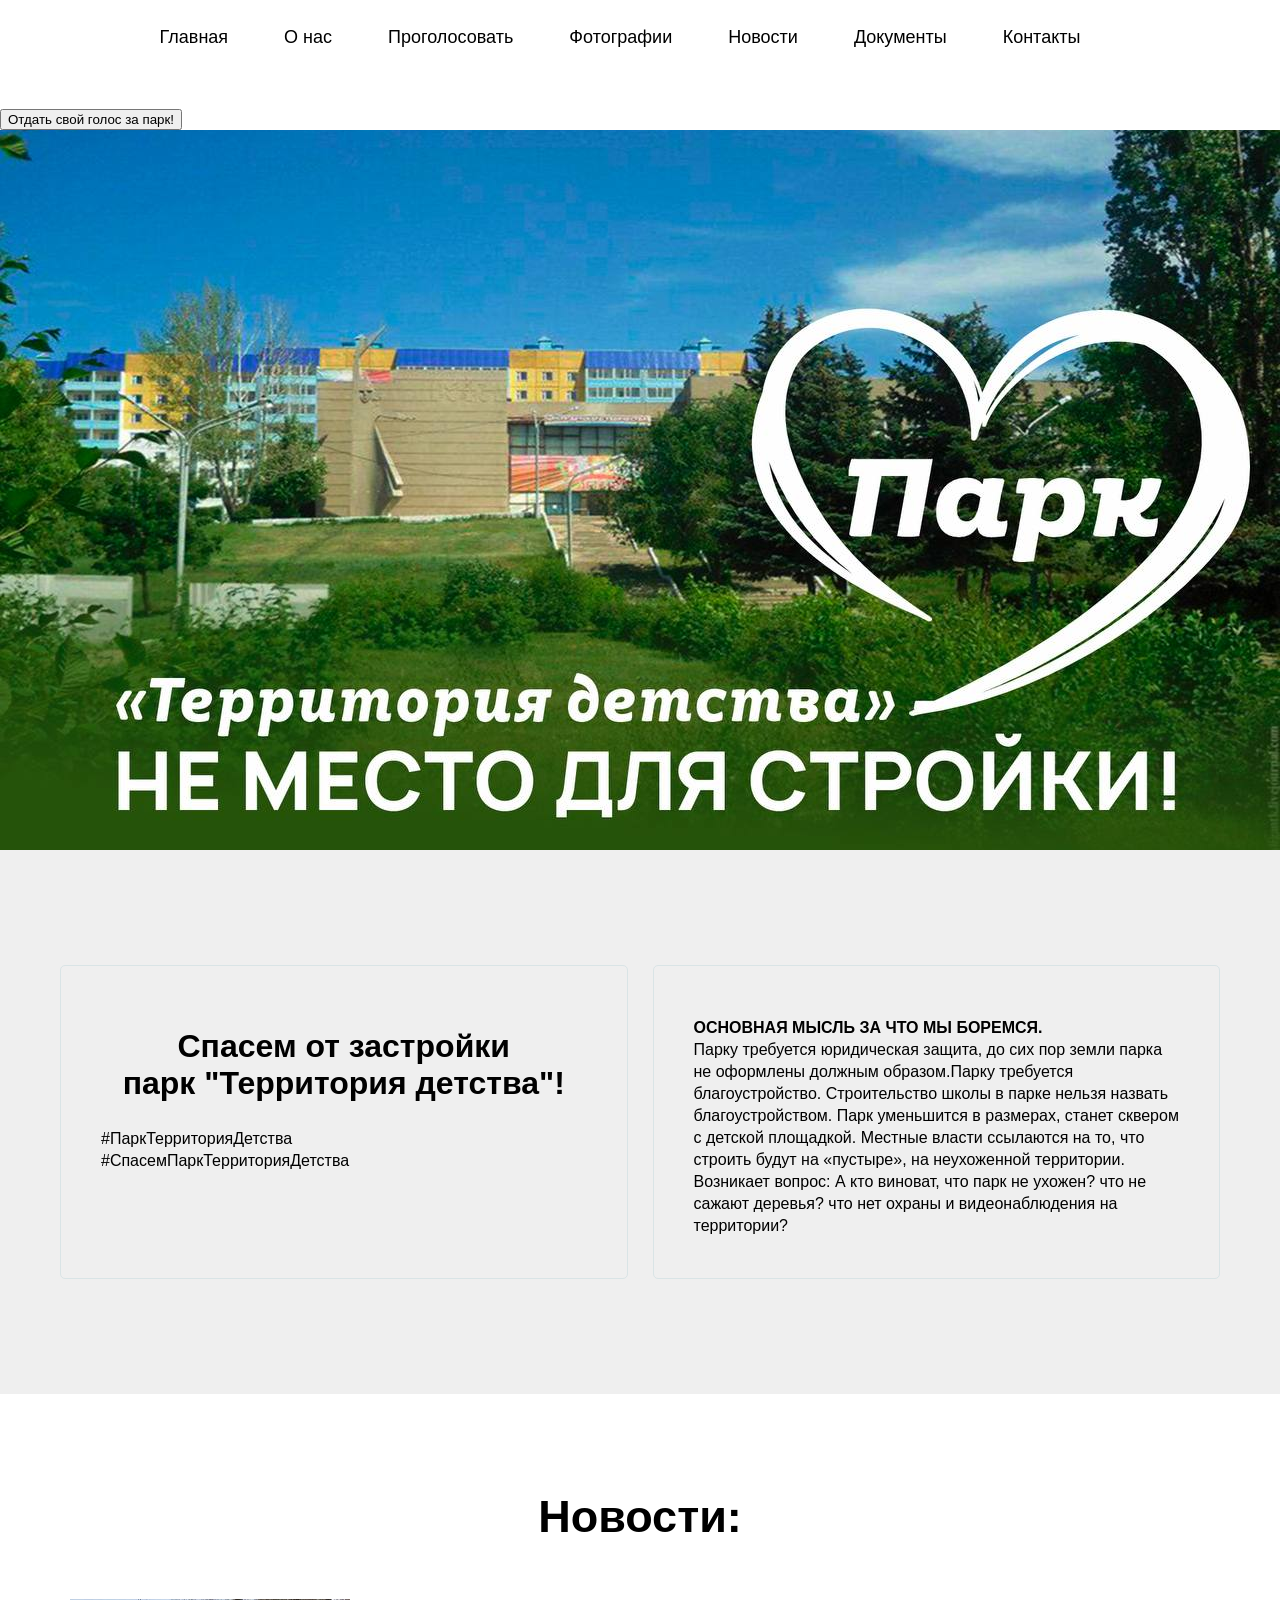
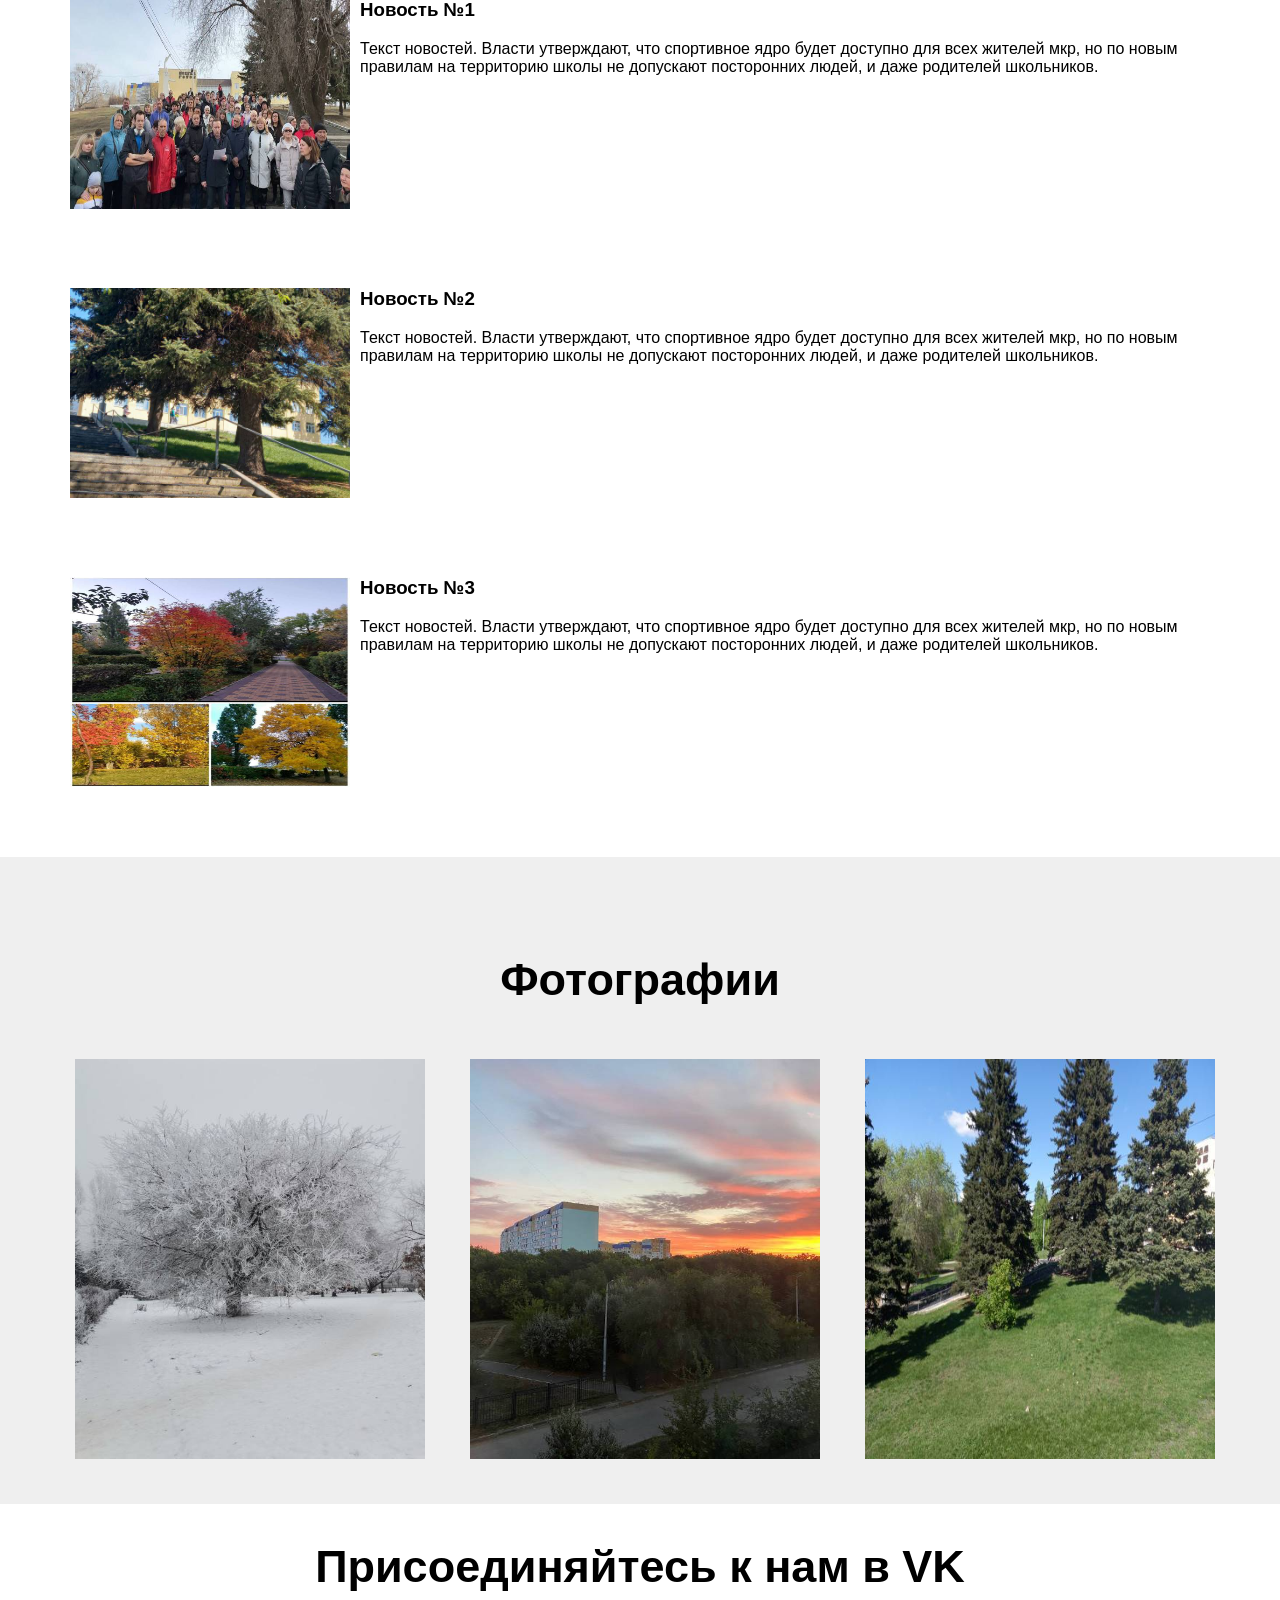
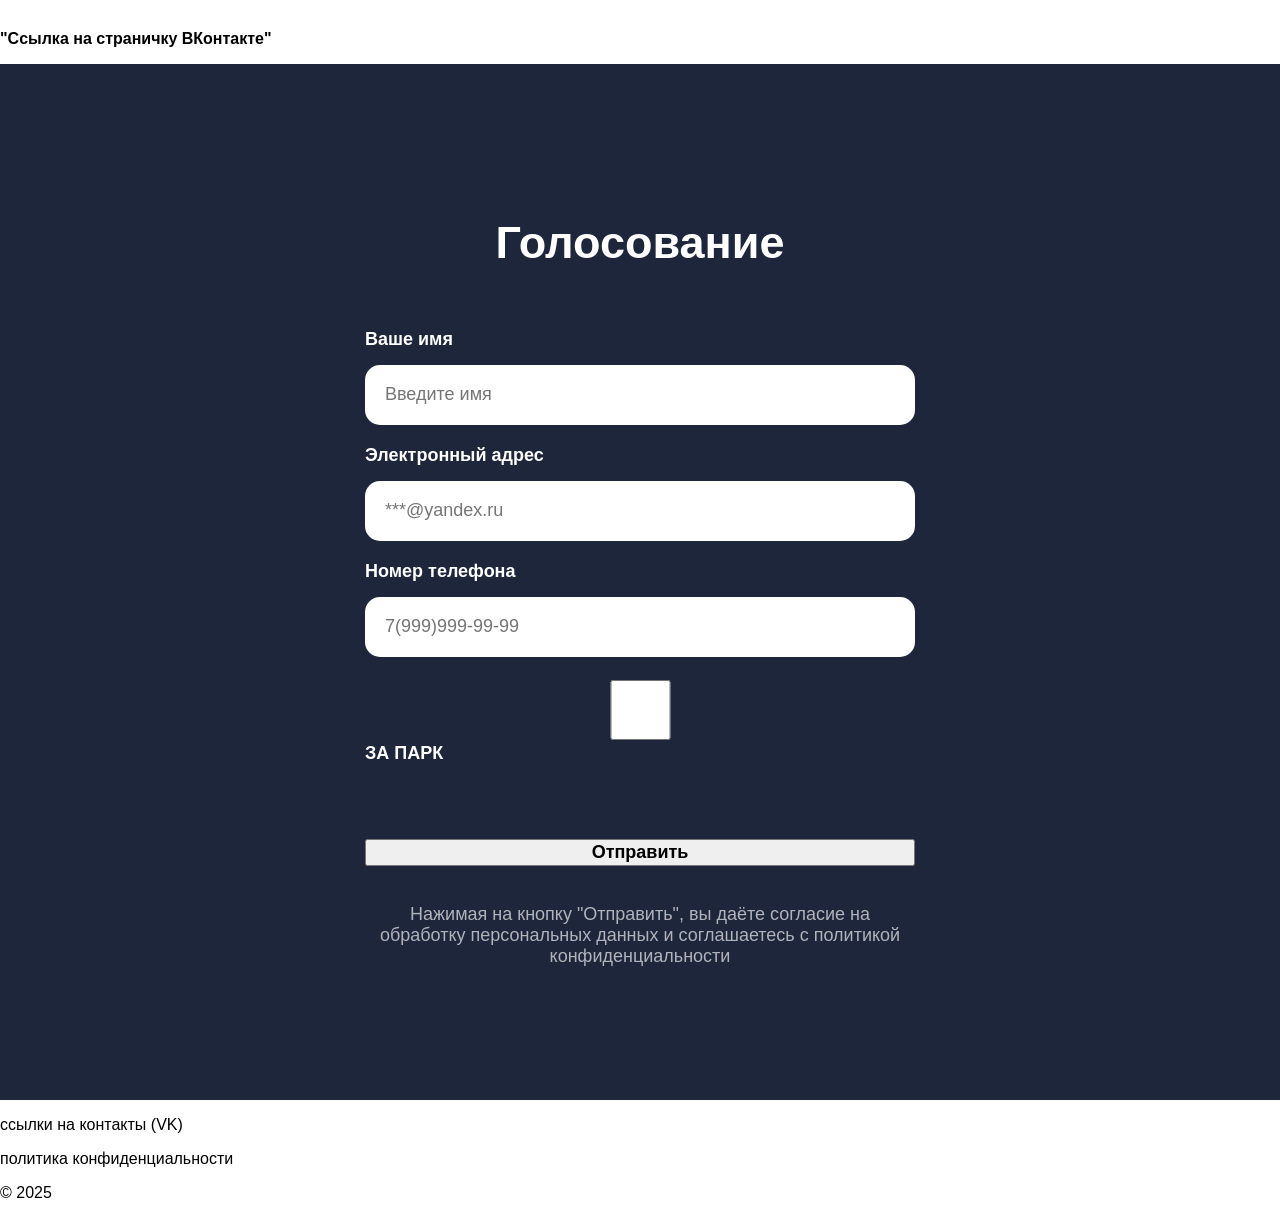
==== index.html @ 604c3607 "Макет сайта парк Территория детства" ====
<!DOCTYPE html>
<html lang="ru">

<head>
    <title>Сохраним парк "Территрия детства"</title>
    <meta charset="utf-8">
    <link rel="stylesheet" href="main.css">
</head>

<body>
    <!--шапка сайта-->
    <header class="main-header">
        <div class="container">
            <nav class="main-menu">
                <ul>
                    <li><a href="#">Главная</a></li>
                    <li><a href="#">О нас</a></li>
                    <li><a href="#">Проголосовать</a></li>
                    <li><a href="#">Фотографии</a></li>
                    <li><a href="#">Новости</a></li>
                    <li><a href="#">Документы</a></li>
                    <li><a href="#">Контакты</a></li>
                </ul>
            </nav>
            <button class="button" href="#form">Отдать свой голос за парк!<i class="fas fa-angle-right"></i></button>

            <div class="header__banner"></div>
            <!--</div><img src="images/banner.jpg" class="header__banner">-->
        </div>
    </header>

    <section class="about"> <!--О нас-->
        <div class="about-cards">
            <div class="about-card">
                <div class="about-card__title">
                    <h1>
                        Спасем от застройки <br>парк "Территория детства"!
                    </h1>
                    <p>#ПаркТерриторияДетства <br> #СпасемПаркТерриторияДетства</p>
                </div>
            </div>

            <div class="about-card">
                <div class="about-card__text">
                    <p>
                        <strong>ОСНОВНАЯ МЫСЛЬ ЗА ЧТО МЫ БОРЕМСЯ.</strong><br>
                        Парку требуется юридическая защита, до сих пор земли парка не оформлены должным
                        образом.Парку требуется благоустройство. Строительство школы в парке нельзя назвать
                        благоустройством. Парк уменьшится в размерах, станет сквером с детской площадкой.
                        Местные власти ссылаются на то, что строить будут на «пустыре», на неухоженной
                        территории. Возникает вопрос: А кто виноват, что парк не ухожен? что не сажают деревья?
                        что нет охраны и видеонаблюдения на территории?
                    </p>
                </div>
            </div>
        </div>
    </section>

    <!-- <button class="button" href="#">Проголосовать ЗА ПАРК<i class=""></i></button> -->

    <section class="news"> <!--Новости-->
        <h1>Новости:</h1>
        <div class="cards-news">
            <div class="card-news">
                <div class="news-1">
                    <img src="images/news/news_1.jpg" class="photo_news">
                    <h3>Новость №1</h3>
                    <p>Текст новостей. Власти утверждают, что спортивное ядро
                        будет доступно для всех жителей мкр, но по новым правилам на
                        территорию школы не допускают посторонних людей, и даже родителей
                        школьников.</p>
                </div>
            </div>
            <div class="card-news">
                <div class="news-2">
                    <img src="images/news/news_2.jpg" class="photo_news">
                    <h3>Новость №2</h3>
                    <p>Текст новостей. Власти утверждают, что спортивное ядро
                        будет доступно для всех жителей мкр, но по новым правилам на
                        территорию школы не допускают посторонних людей, и даже родителей
                        школьников.</p>
                </div>
            </div>
            <div class="card-news">
                <div class="news-3">
                    <img src="images/news/news_3.jpg" class="photo_news">
                    <h3>Новость №3</h3>
                    <p>Текст новостей. Власти утверждают, что спортивное ядро
                        будет доступно для всех жителей мкр, но по новым правилам на
                        территорию школы не допускают посторонних людей, и даже родителей
                        школьников.</p>
                </div>
            </div>
        </div>
    </section>

    <!--Галерея-->
    <section class="gallery">
        <h1>Фотографии</h1>
        <div class="cards_gallery">
            <div class="card_gallery">
                <div class="photo_gallery">
                    <img src="images/photo_1.jpg" class="photo__1">
                </div>
            </div>
            <div class="card_gallery">
                <div class="photo_gallery">
                    <img src="images/photo_2.jpg" class="photo__1">
                </div>
            </div>
            <div class="card_gallery">
                <div class="photo_gallery">
                    <img src="images/photo_3.jpg" class="photo__1">
                </div>
            </div>
        </div>
    </section>

    <section class="VK">
        <div>
            <h1>Присоединяйтесь к нам в VK</h1>
            <p><strong>"Cсылка на страничку ВКонтакте"</strong></p>
        </div>
    </section>

    <!--форма для голосования/обратной связи-->

    <section class="form" id="form" id="contacts">

        <div class="form__container">
            <h1>Голосование</h1>
            <form>
                <div class="form__group">
                    <label for="name">Ваше имя</label>
                    <input type="text" id="name" placeholder="Введите имя">
                </div>
                <div class="form__group">
                    <label for="email">Электронный адрес</label>
                    <input type="email" placeholder="***@yandex.ru" id="email">
                </div>
                <div class="form__group">
                    <label for="phone">Номер телефона</label>
                    <input type="tel" placeholder="7(999)999-99-99" id="phone">
                </div>
                <div class="form__group">
                    <input type="checkbox" id="like" name="like" />
                    <label for="like">ЗА ПАРК</label>
                </div>

                <div class="form__group">
                    <button class="form__submit" type="submit">Отправить</button>
                </div>
                <div>
                    <p>Нажимая на кнопку "Отправить", вы даёте согласие на обработку персональных данных
                        и соглашаетесь c политикой конфиденциальности</p>
                </div>
            </form>
        </div>

    </section>
    <!--Подвал-->

    <footer>
        <div class="footer">
            <p>ссылки на контакты (VK)</p>
            <p>политика конфиденциальности</p>
            <p>© 2025</p>
        </div>
    </footer>
</body>

</html>
---- main.css ----
body {
	margin: 0;
	padding: 0;
	font-family: "Raleway", sans-serif;
	/*min-width: 1000px;*/
}

/*.container {
	width: 980px;
	margin: 0 auto;
	padding: 0 10px;
}*/

h1{
	font-size: 45px;
	text-align:center;

}

header {
	/*display: flex;*/
	/*justify-content: space-between;
	align-items: center;
	padding: 20px;*/
}

.header__banner {
	/*width: 100%;*/
	padding-top: 65px;
	padding-bottom: 155px;
	height: 500px;
	/*padding-top: 25px;
	padding-bottom: 25px;*/
	background-image: url("images/banner.jpg");
	background-repeat: no-repeat;
	background-position: center 100%;
	background-size: cover;
}

.main-menu {
	/*float: center;*/
	/*width:680px;*/
	/*justify-content: center;*/
	margin-top: 25px;
	margin-bottom: 60px;
}

.main-menu ul {
	margin: 0;
	padding: 0;
	list-style: none;
}

.main-menu li {
	display: inline-block;
	font-size: 18px;
	line-height: 24px;
	margin-right: 40px;
	vertical-align: top;
}

.main-menu a {
	color: #000000;
	text-decoration: none;
}

ul {
	display: flex;
	justify-content: center;
}

ul li {
	padding: 0 8px;
}

/* о нас*/
.about {
	background: #efefef;
	padding: 115px 60px;
}

.about-cards {
	display: grid;
	grid-template-columns: 1fr 1fr;
	grid-gap: 25px;
}

.about-card {
	padding: 35px 40px 25px 40px;
	border: 1px solid #D9E4E6;
	border-radius: 5px;
}

.about-card__text p {
	font-size: 16px;
	line-height: 22px;
	opacity: 0, 8;
}

.about-card__title p {
	font-size: 16px;
	line-height: 22px;
	opacity: 0, 8;
}

.about-card__title h1 {
	font-size: 32px;
}

/*Новости*/
.news {
	padding: 60px 60px;
}

.cards-news {
	display: grid;
	grid-template-rows: 1fr 1fr 1fr;
	grid-gap: 50px;
}

.photo_news {
	height: 210px;
	width: 280px;
	float: left;
	padding: 10px;
	padding-top: 0;
}

/*Фотографии*/
.gallery {
	padding: 60px 60px;
	background: #efefef;
}

.cards_gallery {
	display: grid;
	grid-template-columns: 1fr 1fr 1fr;
	grid-gap: 25px;
}

.card_gallery{
	height: 400px;
	width: 350px;

}

.photo__1{
	height: 400px;
	width: 350px;
	padding: 15px;
}

/*Форма*/
.form__container{
	width: 550px;
}
.form{
	background-color: #1D263A;
	color: #fff;
	padding-top: 115px;
	padding-bottom: 115px;
	text-align: center;
	display: flex;
	align-items: center;
	justify-content: center;
}

.form__group{
	display: flex;
	flex-direction: column;
	text-align: left;
}
.form p{
	font-size: 18px;
	opacity: 0.65;
}
.form form{
	display: grid;
	grid-gap: 20px;
	margin-top: 60px;
}
.form label{
	font-size: 18px;
	font-weight: 600;
	margin-bottom: 15px;
}
.form input, .form select{
	font-size: 18px;
	color: #213053;
	height: 60px;
	padding-left: 20px;
	padding-right: 20px;
	padding-top: 0;
	padding-bottom: 0;
	border-radius: 15px;
	border: none;
}
.form__submit{
	font-size: 18px;
	font-weight: 600;
	margin-top: 40px;
}
select{
	appearance: none;	
}
input{
	outline: none;
}
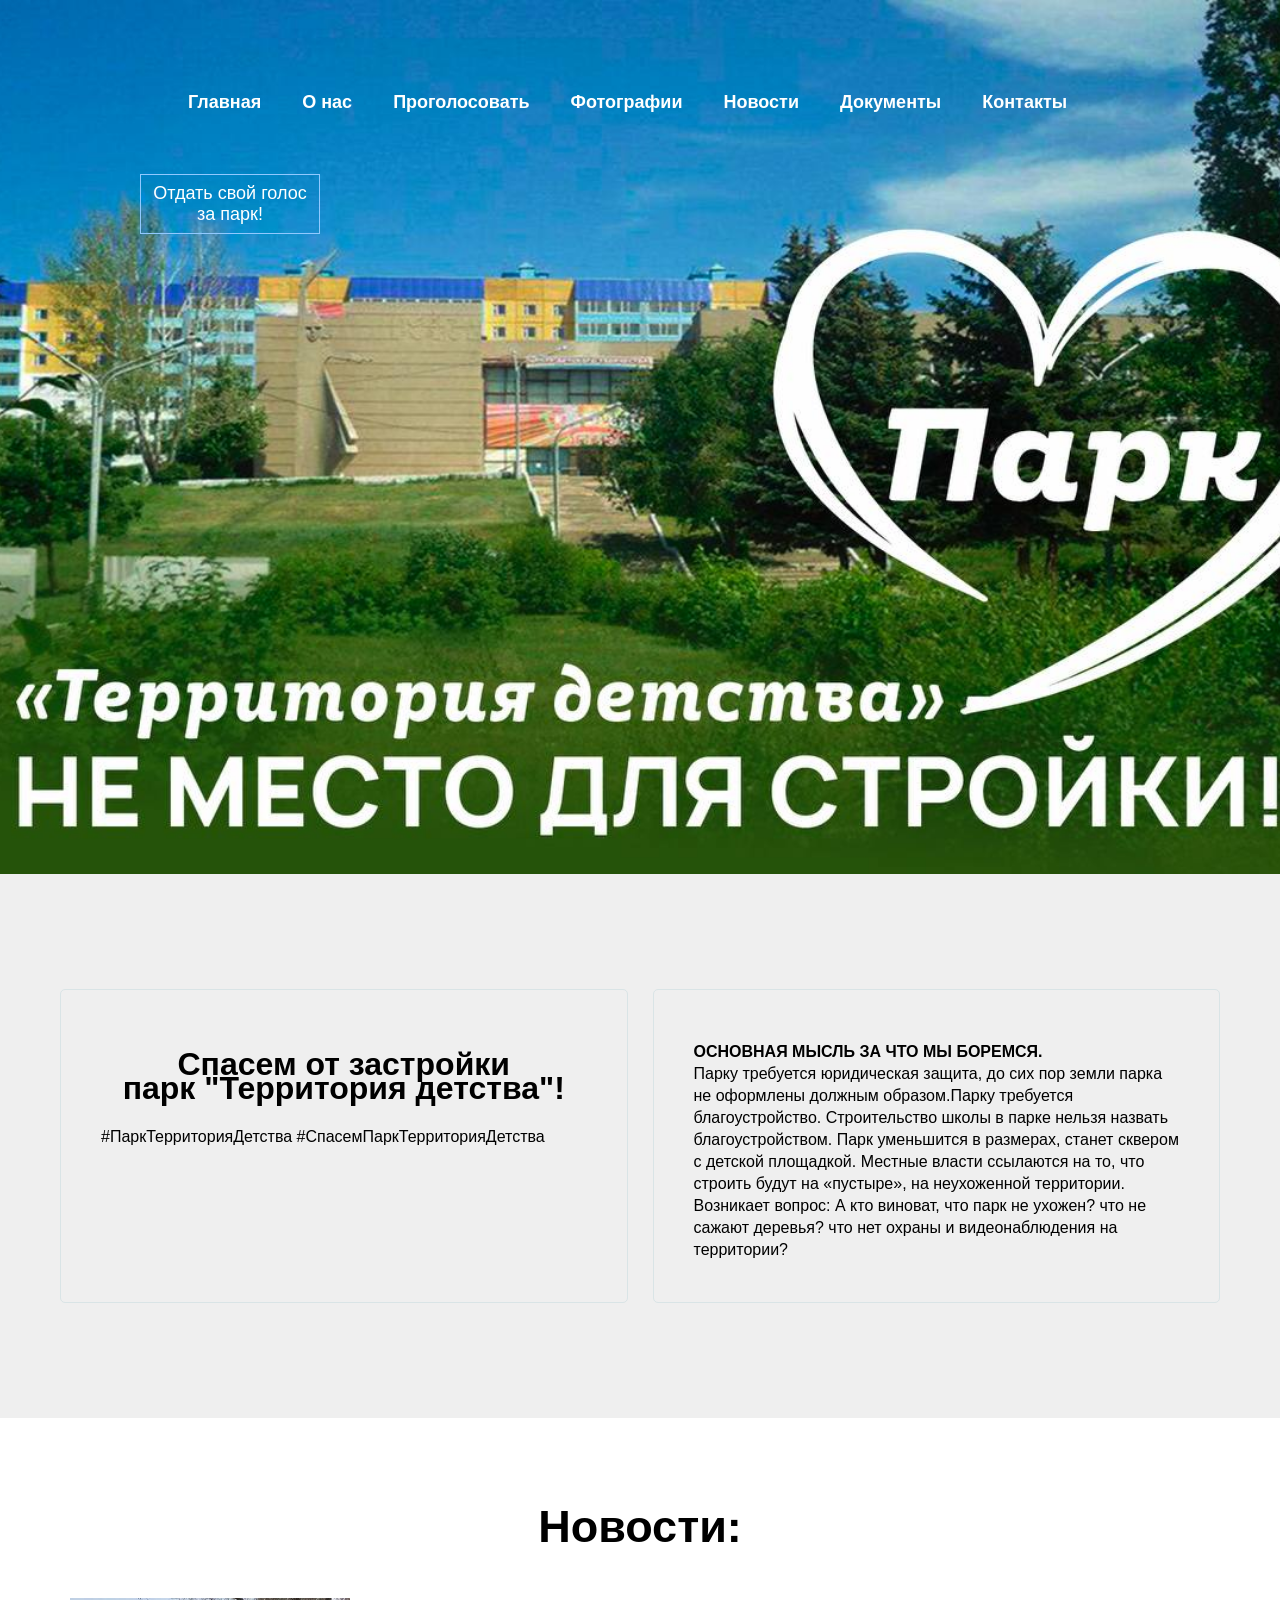
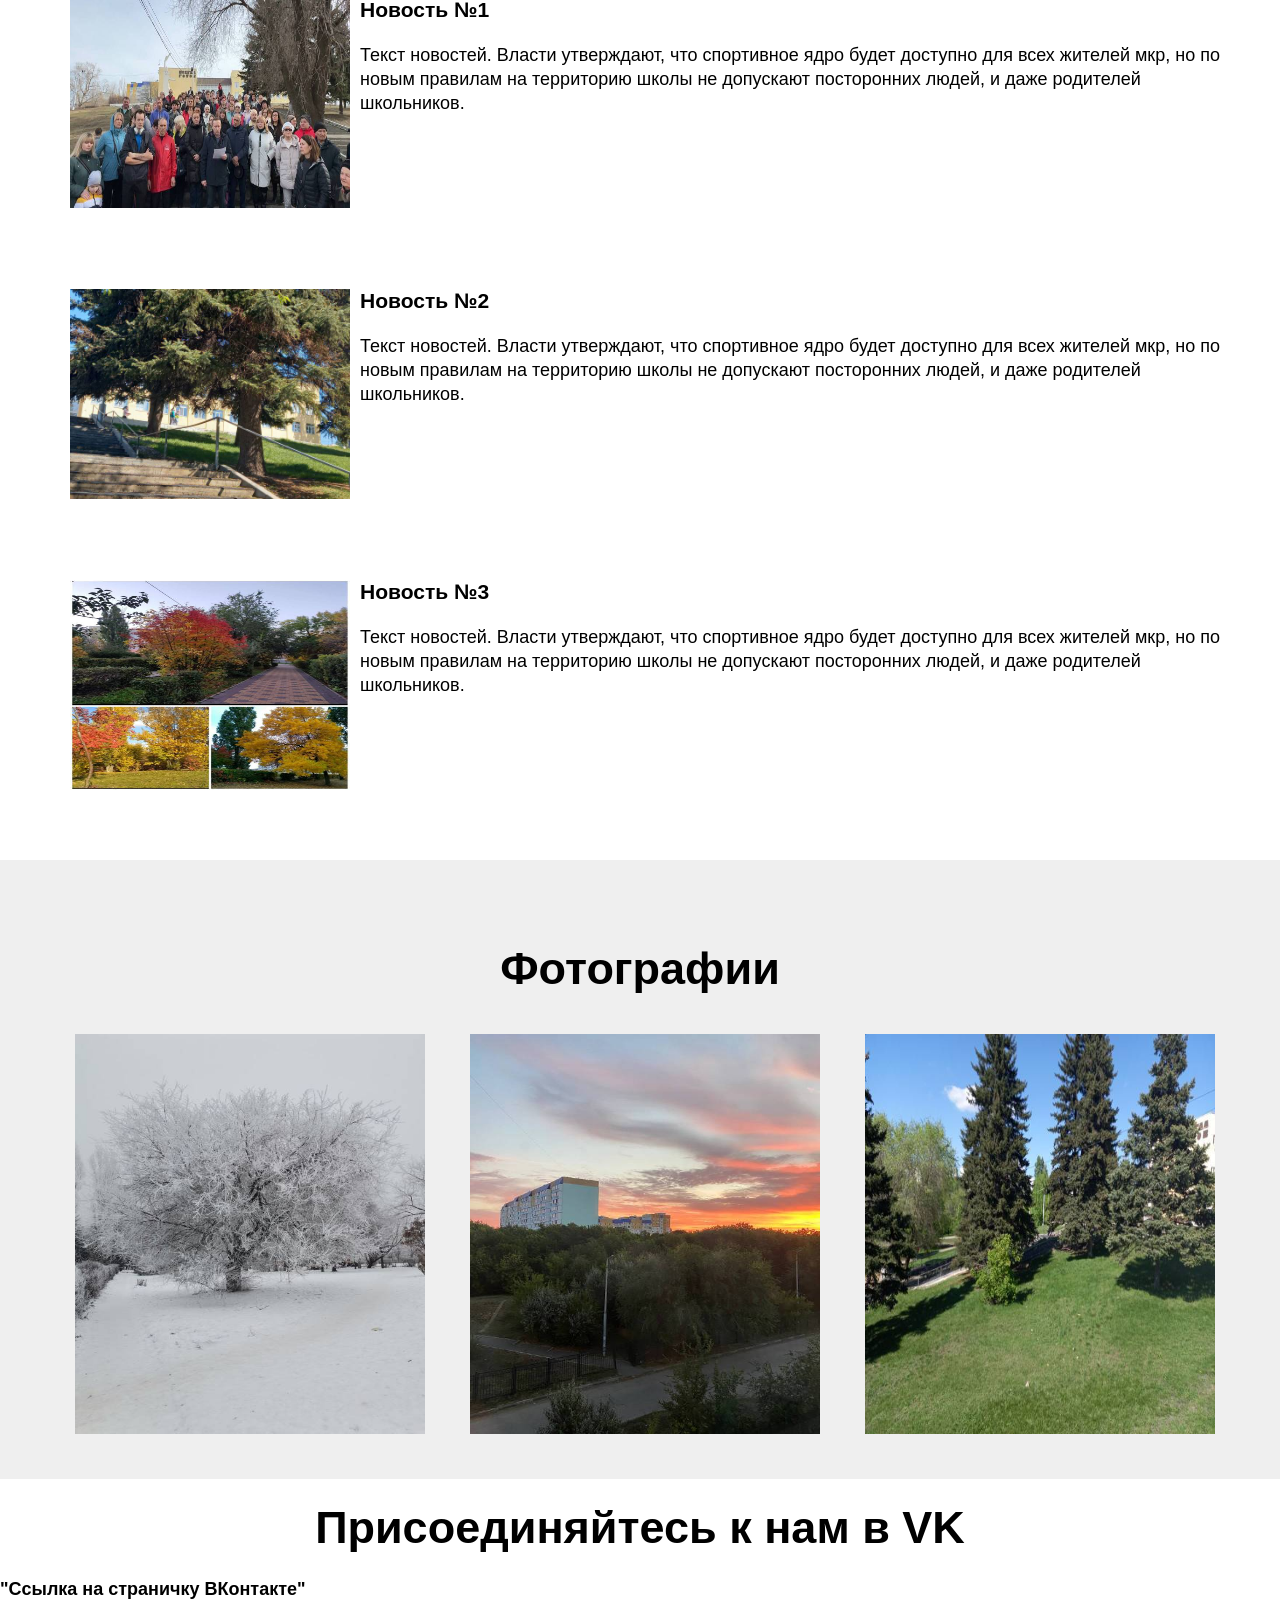
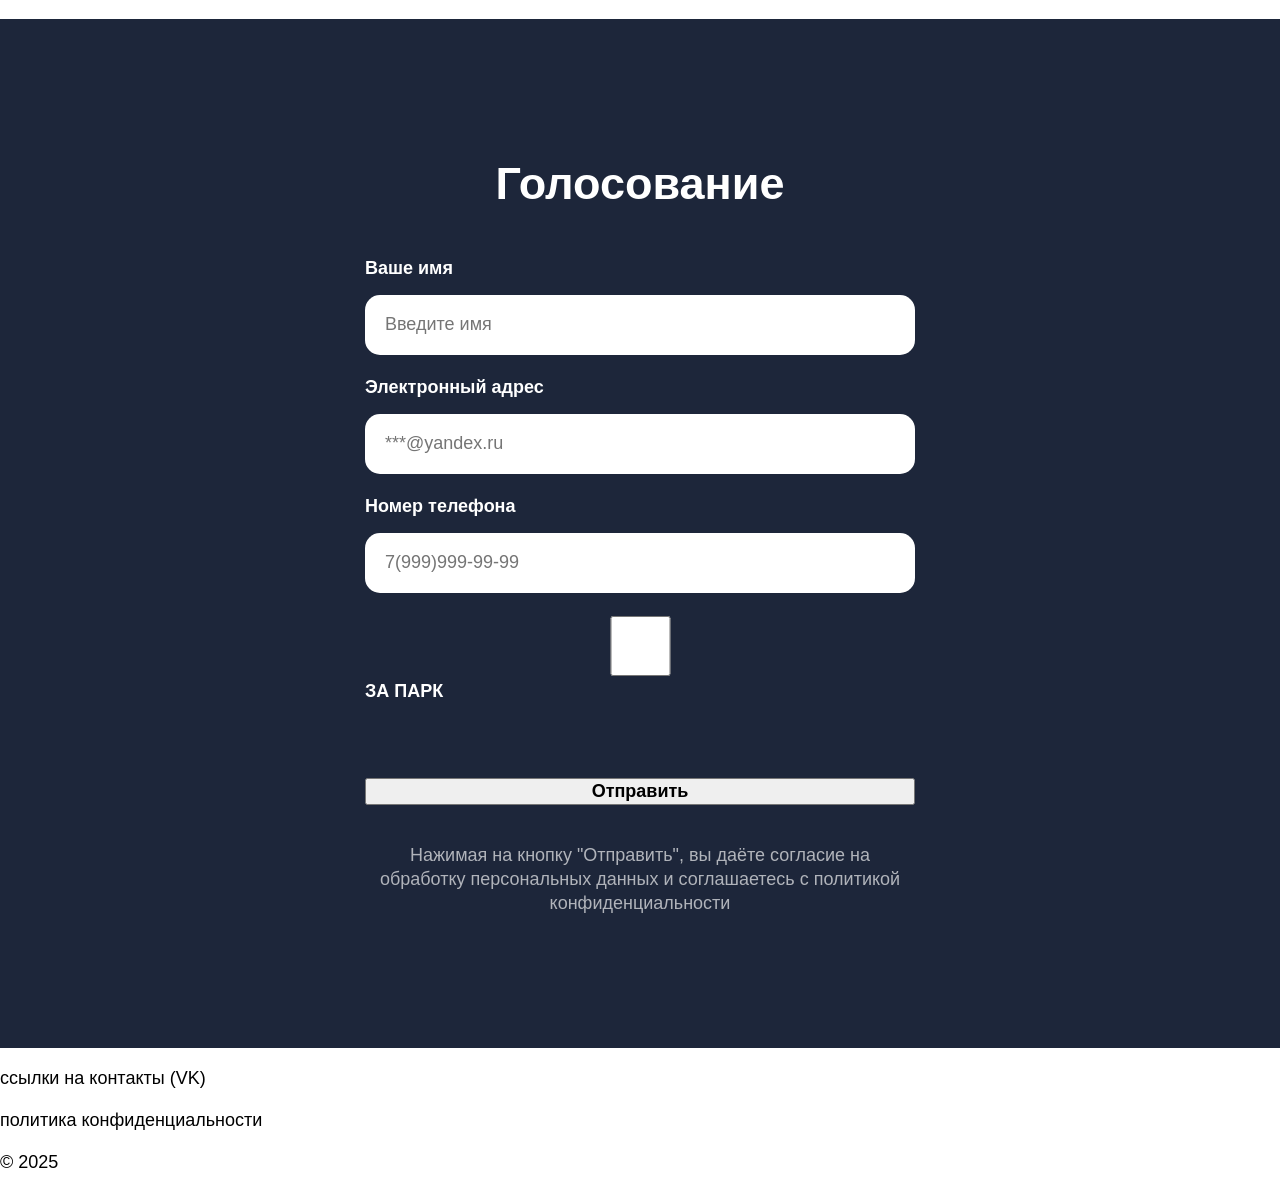
==== commit 3997c465: "Оформление кнопки" ====
--- a/index.html
+++ b/index.html
@@ -14,29 +14,36 @@
             <nav class="main-menu">
                 <ul>
                     <li><a href="#">Главная</a></li>
-                    <li><a href="#">О нас</a></li>
-                    <li><a href="#">Проголосовать</a></li>
-                    <li><a href="#">Фотографии</a></li>
-                    <li><a href="#">Новости</a></li>
+                    <li><a href="#about">О нас</a></li>
+                    <li><a href="#form">Проголосовать</a></li>
+                    <li><a href="#photo">Фотографии</i></a></li>
+                    <li><a href="#news">Новости</a></li>
                     <li><a href="#">Документы</a></li>
-                    <li><a href="#">Контакты</a></li>
+                    <li><a href="#contacts">Контакты</a></li>
                 </ul>
             </nav>
-            <button class="button" href="#form">Отдать свой голос за парк!<i class="fas fa-angle-right"></i></button>
-
-            <div class="header__banner"></div>
-            <!--</div><img src="images/banner.jpg" class="header__banner">-->
+            <div class="center">
+            <a href="#form"><button class="button">
+                <svg width="180px" height="60px" viewBox="0 0 180 60" class="border">
+                    <polyline points="179,1 179,59 1,59 1,1 179,1" class="bg-line" />
+                    <polyline points="179,1 179,59 1,59 1,1 179,1" class="hl-line" />
+                  </svg>
+                  <span>Отдать свой голос за парк!</span>
+            </button></a>
+        </div>
         </div>
     </header>
 
-    <section class="about"> <!--О нас-->
+<!--О нас-->
+<main>  
+<section class="about" id="about"> 
         <div class="about-cards">
             <div class="about-card">
                 <div class="about-card__title">
                     <h1>
                         Спасем от застройки <br>парк "Территория детства"!
                     </h1>
-                    <p>#ПаркТерриторияДетства <br> #СпасемПаркТерриторияДетства</p>
+                    <p>#ПаркТерриторияДетства #СпасемПаркТерриторияДетства</p>
                 </div>
             </div>
 
@@ -58,7 +65,7 @@
 
     <!-- <button class="button" href="#">Проголосовать ЗА ПАРК<i class=""></i></button> -->
 
-    <section class="news"> <!--Новости-->
+    <section class="news" id="news"> <!--Новости-->
         <h1>Новости:</h1>
         <div class="cards-news">
             <div class="card-news">
@@ -95,7 +102,7 @@
     </section>
 
     <!--Галерея-->
-    <section class="gallery">
+    <section class="gallery" id="photo">
         <h1>Фотографии</h1>
         <div class="cards_gallery">
             <div class="card_gallery">
@@ -159,9 +166,9 @@
 
     </section>
     <!--Подвал-->
-
+</main> 
     <footer>
-        <div class="footer">
+        <div class="footer" id="contacts">
             <p>ссылки на контакты (VK)</p>
             <p>политика конфиденциальности</p>
             <p>© 2025</p>
--- a/main.css
+++ b/main.css
@@ -2,76 +2,142 @@
 	margin: 0;
 	padding: 0;
 	font-family: "Raleway", sans-serif;
-	/*min-width: 1000px;*/
-}
-
-/*.container {
-	width: 980px;
+	font-size: 18px;
+	line-height: 24px;
+	color: #000000;
+	
+}
+
+.container {
+	width: 1000px;
 	margin: 0 auto;
 	padding: 0 10px;
+	/*background-color: grey;*/
+}
+/*шапка*/
+.main-header{
+	padding-top: 65px;
+	padding-bottom: 700px;
+	background-image: url("images/banner.jpg");
+	background-repeat: no-repeat;
+	background-position: center 100%;
+	background-size: cover
+}
+
+.main-menu {
+	margin-top: 25px;
+	margin-bottom: 60px;
+}
+
+.main-menu ul {
+	margin: 0;
+}
+
+.main-menu li {
+	display: inline-block;
+	font-weight: bold;
+	font-size: 18px;
+	line-height: 24px;
+	margin-right: 20px;
+	vertical-align: top;
+}
+.main-menu a {
+	color: white;
+	text-decoration: none;
+}
+ul li {
+	padding: 0 8px;
+}
+.main-menu a:hover{
+	text-decoration: underline;
+}
+.main-menu a:active{
+	text-decoration: none;
+	opacity: 0.3;
+}
+/*кнопка
+button{
+	font-family: "Raleway", sans-serif;
+	font-size: 15px;
+	color: #fff;
+	background-color: rgba(0, 0, 0, 0);
+	border-bottom-color: rgb(255, 207, 8);
+	border-bottom-style: solid;
+	border-bottom-width: 2px;
+	border-radius: 15px;
+	cursor: pointer;
+	padding: 25px;
+	transition: background-color, 0.3s, ease-in;
+}
+button:hover{
+	background-color: rgb(255, 207, 8);
+	box-shadow: 0 16px 36px rgba(246 152 12 / 20%);
 }*/
+@import url('https://fonts.googleapis.com/css?family=Lato:100&display=swap');
+
+
+/*.container {
+  width: 400px;
+  height: 400px;
+  position: absolute;
+  left: 50%;
+  top: 50%;
+  transform: translate(-50%, -50%);
+  display: flex;
+  justify-content: center;
+  align-items: center;
+}*/
+
+.center {
+  width: 180px;
+  height: 60px;
+  position: absolute;
+}
+
+.button {
+  width: 180px;
+  height: 60px;
+  cursor: pointer;
+  background: transparent;
+  border: 1px solid #91C9FF;
+  outline: none;
+  transition: 1s ease-in-out;
+}
+
+svg {
+  position: absolute;
+  left: 0;
+  top: 0;
+  fill: none;
+  stroke: #fff;
+  stroke-dasharray: 150 480;
+  stroke-dashoffset: 150;
+  transition: 1s ease-in-out;
+}
+
+.button:hover {
+  transition: 1s ease-in-out;
+  background: #4F95DA;
+}
+
+.button:hover svg {
+  stroke-dashoffset: -480;
+}
+
+.button span {
+  color: white;
+  font-size: 18px;
+  font-weight: 100;
+}
+
+
 
 h1{
 	font-size: 45px;
 	text-align:center;
-
-}
-
-header {
-	/*display: flex;*/
-	/*justify-content: space-between;
-	align-items: center;
-	padding: 20px;*/
-}
-
-.header__banner {
-	/*width: 100%;*/
-	padding-top: 65px;
-	padding-bottom: 155px;
-	height: 500px;
-	/*padding-top: 25px;
-	padding-bottom: 25px;*/
-	background-image: url("images/banner.jpg");
-	background-repeat: no-repeat;
-	background-position: center 100%;
-	background-size: cover;
-}
-
-.main-menu {
-	/*float: center;*/
-	/*width:680px;*/
-	/*justify-content: center;*/
-	margin-top: 25px;
-	margin-bottom: 60px;
-}
-
-.main-menu ul {
-	margin: 0;
-	padding: 0;
-	list-style: none;
-}
-
-.main-menu li {
-	display: inline-block;
-	font-size: 18px;
-	line-height: 24px;
-	margin-right: 40px;
-	vertical-align: top;
-}
-
-.main-menu a {
-	color: #000000;
-	text-decoration: none;
-}
-
-ul {
-	display: flex;
-	justify-content: center;
-}
-
-ul li {
-	padding: 0 8px;
-}
+}
+
+
 
 /* о нас*/
 .about {
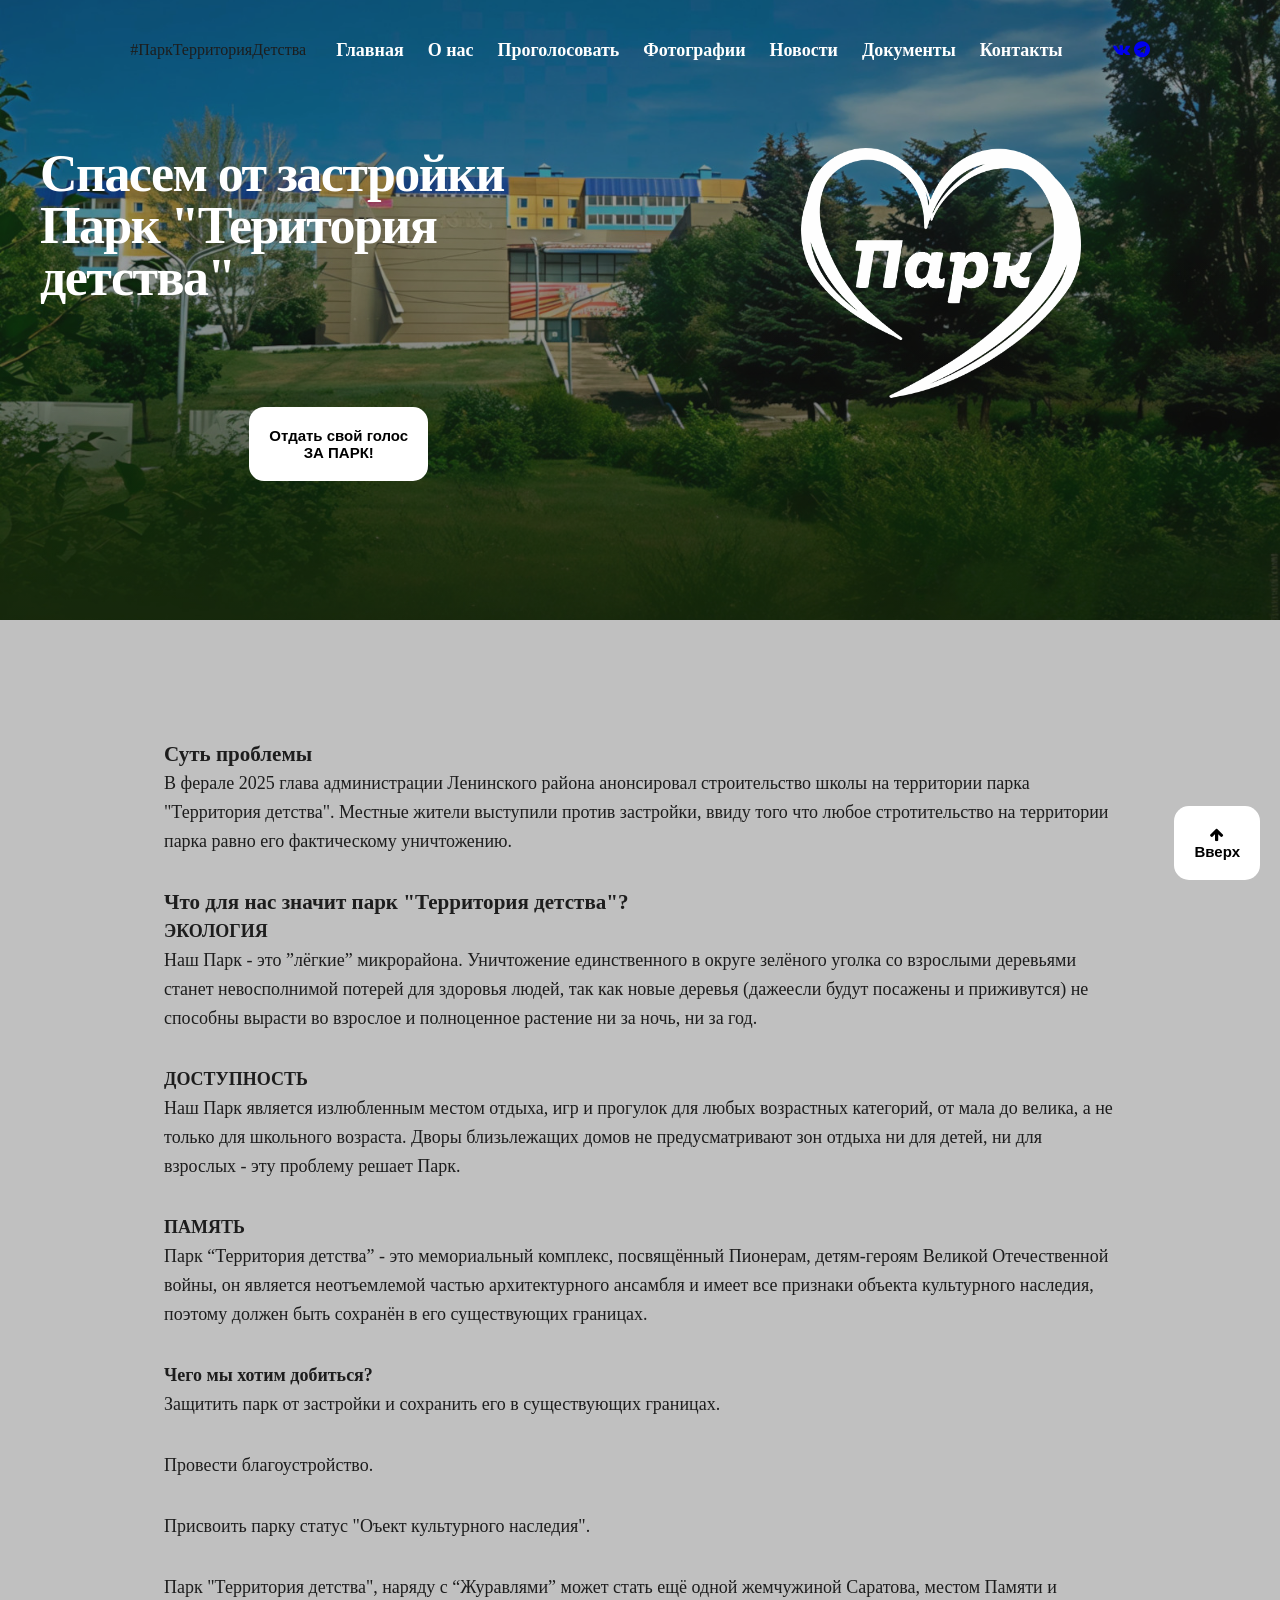
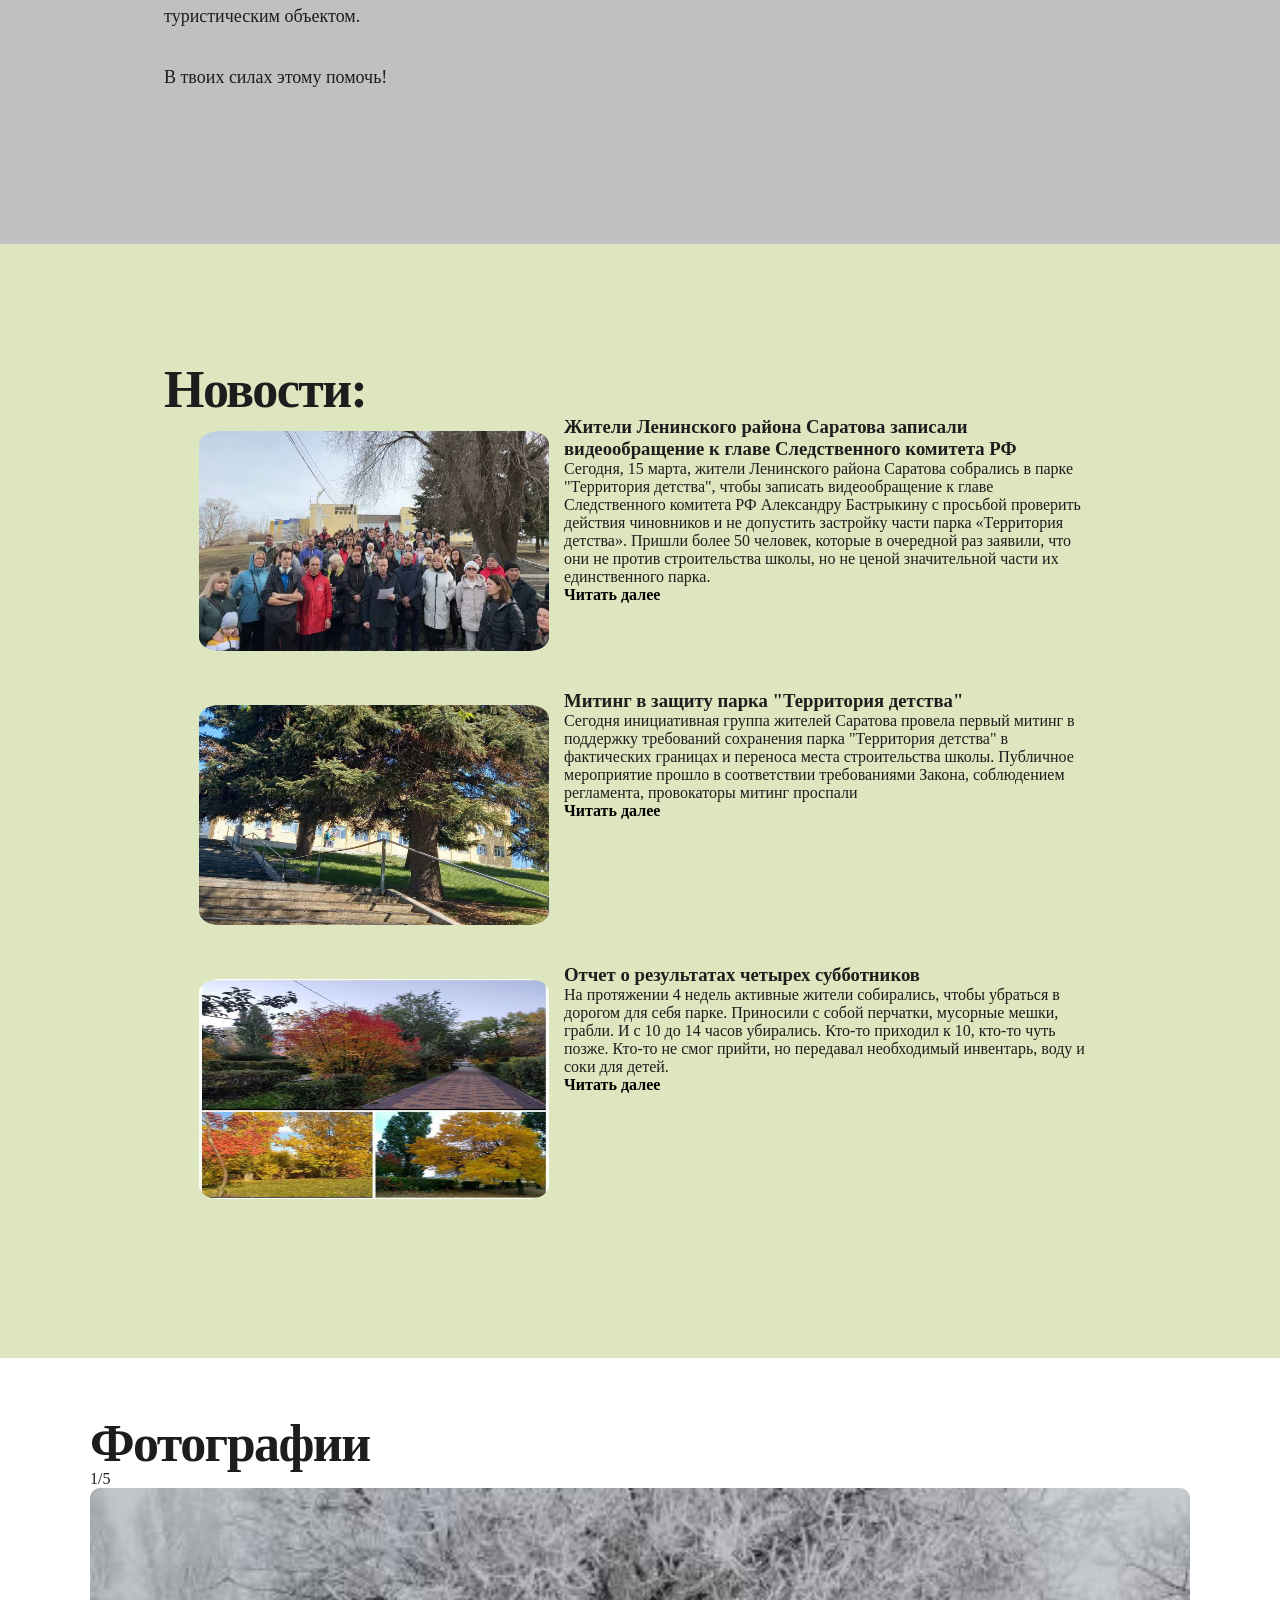
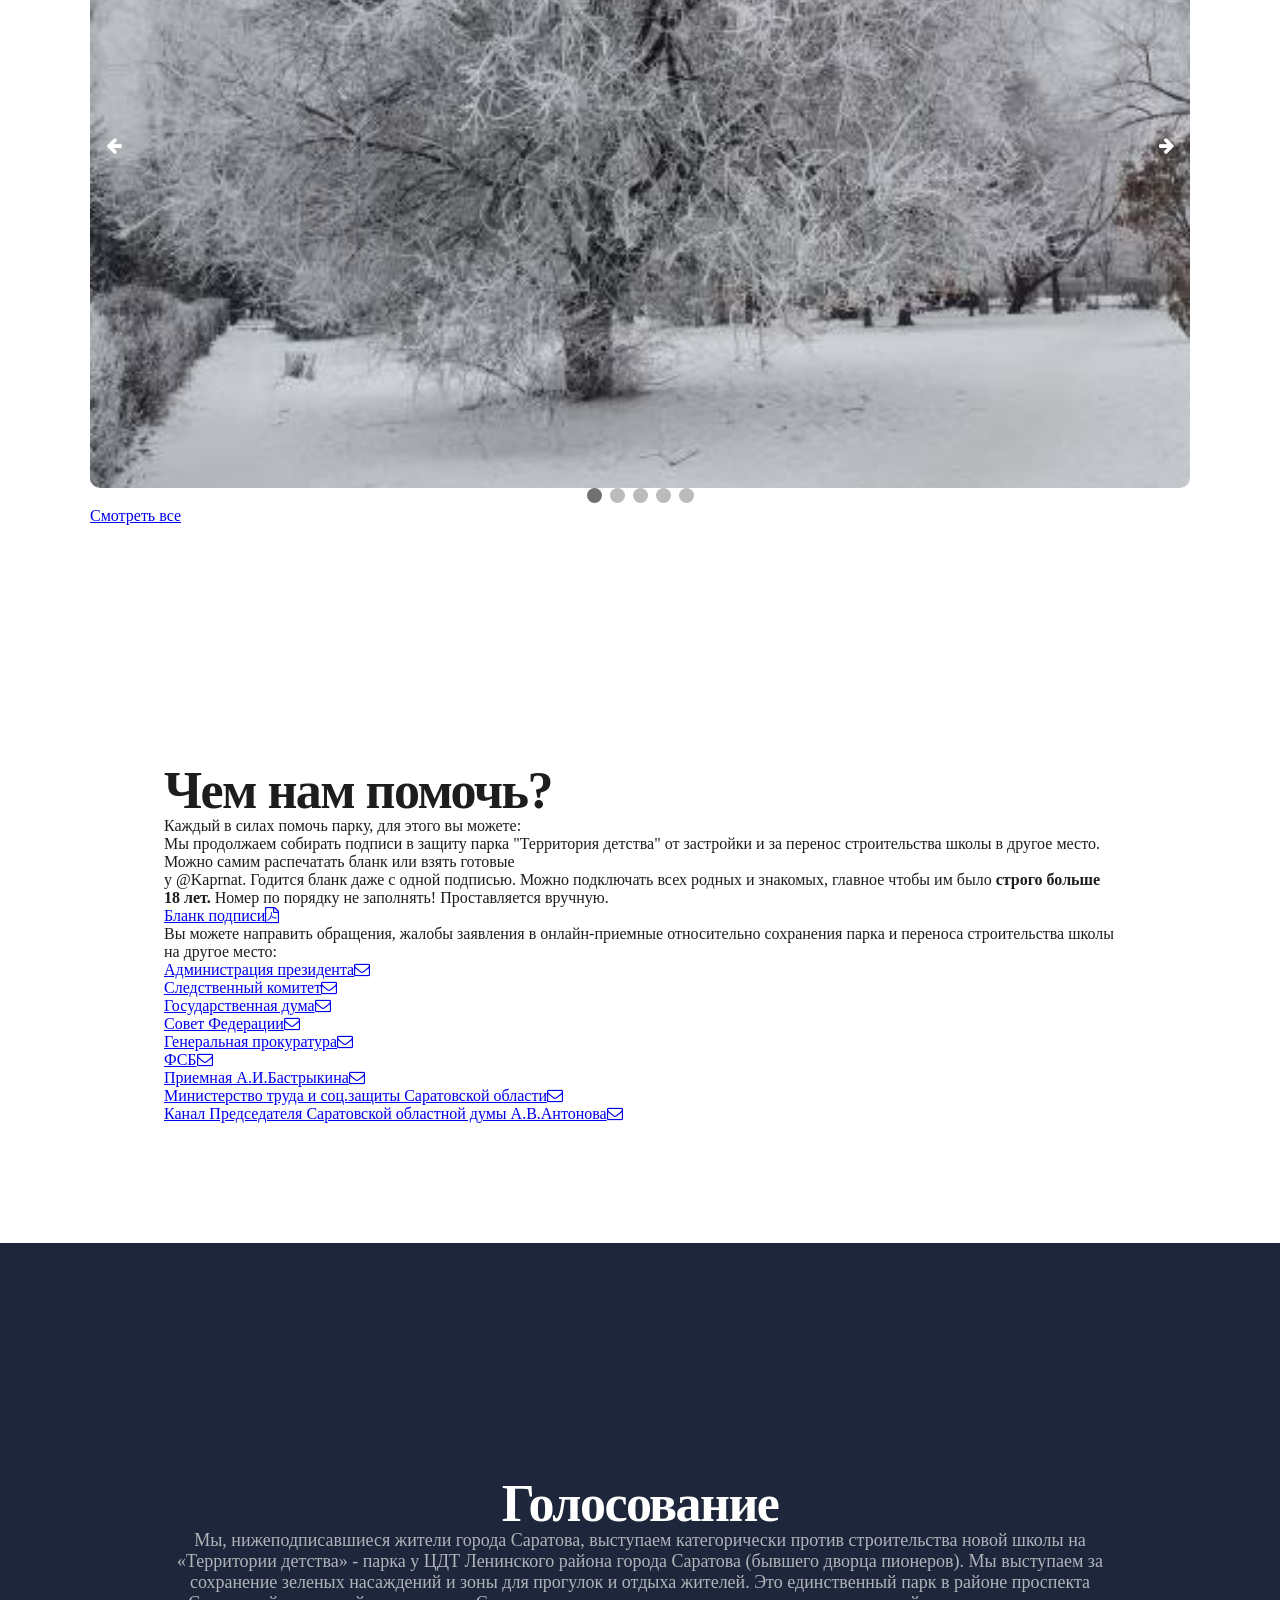
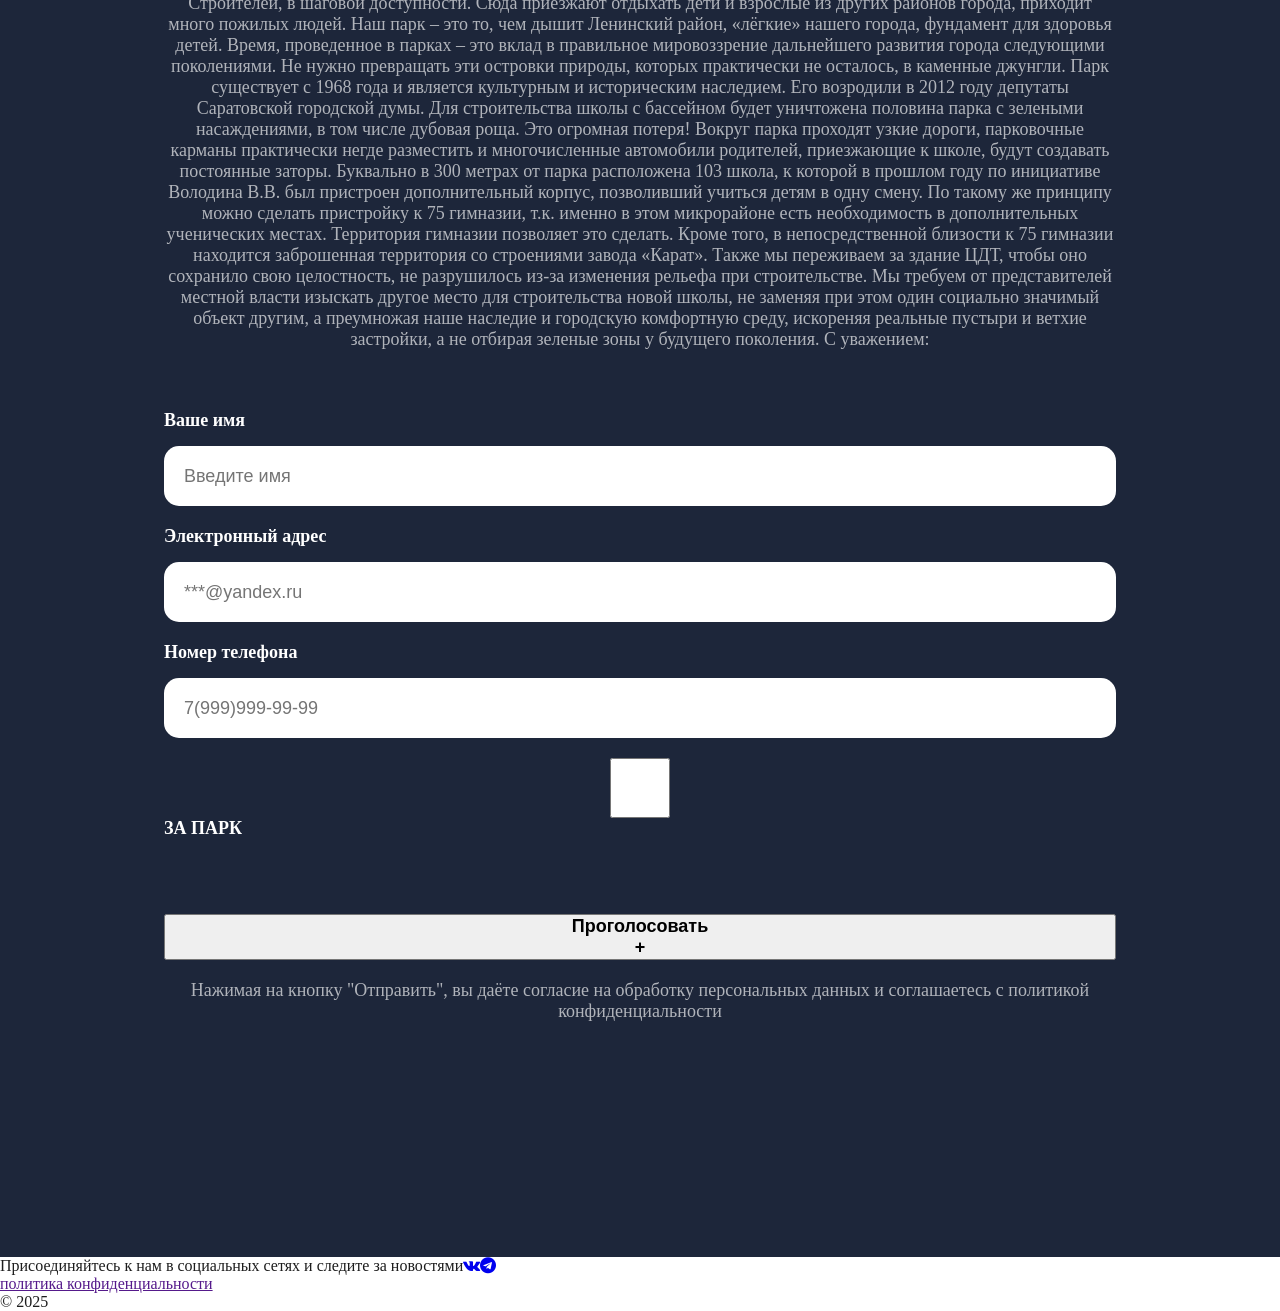
==== commit f7df1893: "Сделан баннер и добавлены документы" ====
--- a/index.html
+++ b/index.html
@@ -2,178 +2,318 @@
 <html lang="ru">
 
 <head>
-    <title>Сохраним парк "Территрия детства"</title>
+    <title>Пробник</title>
     <meta charset="utf-8">
+    <meta name="viewport" content="width=device-width, initial-scale=1">
     <link rel="stylesheet" href="main.css">
+    <link rel="stylesheet" href="font-awesome/css/font-awesome.min.css">
 </head>
 
 <body>
-    <!--шапка сайта-->
-    <header class="main-header">
-        <div class="container">
-            <nav class="main-menu">
-                <ul>
-                    <li><a href="#">Главная</a></li>
-                    <li><a href="#about">О нас</a></li>
-                    <li><a href="#form">Проголосовать</a></li>
-                    <li><a href="#photo">Фотографии</i></a></li>
-                    <li><a href="#news">Новости</a></li>
-                    <li><a href="#">Документы</a></li>
-                    <li><a href="#contacts">Контакты</a></li>
-                </ul>
-            </nav>
-            <div class="center">
-            <a href="#form"><button class="button">
-                <svg width="180px" height="60px" viewBox="0 0 180 60" class="border">
-                    <polyline points="179,1 179,59 1,59 1,1 179,1" class="bg-line" />
-                    <polyline points="179,1 179,59 1,59 1,1 179,1" class="hl-line" />
-                  </svg>
-                  <span>Отдать свой голос за парк!</span>
-            </button></a>
+    <!--Модальное окошечко Вверх!-->
+    <a href="#"><button class="btn btn__up"><i class="fa fa-arrow-up" aria-hidden="true"></i><br>Вверх</button></a>
+    <!--Шапка сайта-->
+    <div class="wrapper">
+        <header class="main-header">
+            <div class="header-top">
+                <div><span>#ПаркТерриторияДетства</span></div>
+                <nav class="main-menu">
+                    <ul>
+                        <li><a href="#">Главная</a></li>
+                        <li><a href="#">О нас</a></li>
+                        <li><a href="#">Проголосовать</a></li>
+                        <li><a href="#">Фотографии</i></a></li>
+                        <li><a href="#">Новости</a></li>
+                        <li><a href="#">Документы</a></li>
+                        <li><a href="#">Контакты</a></li>
+                    </ul>
+                </nav>
+                <div>
+                    <a class="social-icon-vk" href="https://vk.com/park_territoria_detstva" target="blank">
+                        <i class="fa fa-vk" aria-hidden="true"></i></a>
+                    <a class="social-icon-tg" href="https://t.me/Park_Territoria_detstva" target="blank">
+                        <i class="fa fa-telegram" aria-hidden="true"></i></a>
+                </div>
+            </div>
+        </header>
+        <main class="style_main">
+            <!--Баннер-->
+            <div class="features features__dark" style="--opacityCoverImage:60%">
+                <div class="image_banner">
+                    <picture>
+                        <source media="(max-width: 767px)" srcset=""><!--Добавить разные размеры для мобилки-->
+                        <img src="images/banner.jpg" alt="подложка_шатт" class="banner">
+                    </picture>
+                </div>
+                <!--Кнопка-лозунг-->
+                <div class="prew">
+                    <div class="prew-text">
+                        <h1>Спасем от застройки <br>Парк "Територия детства"</h1>
+                    </div>
+                    <div class="logo">
+                        <img src="images/logo.png" height="250px" width="280px">
+                    </div>
+                    <div>
+                        <a href="#form"><button class="btn">
+                                <span>Отдать свой голос <br>ЗА ПАРК!</span>
+                            </button></a>
+                    </div>
+                </div>
+            </div>
+            <!--о нас-->
+            <div class="about">
+                <div class="about-style">
+                    <h3>Суть проблемы</h3>
+                    <p>В ферале 2025 глава администрации Ленинского района анонсировал
+                        строительство школы на территории парка "Территория детства".
+                        Местные жители выступили против застройки, ввиду того что любое стротительство
+                        на территории парка равно его фактическому уничтожению.</p>
+                    <h3>Что для нас значит парк "Территория детства"?</h3>
+                    <h4>ЭКОЛОГИЯ</h4>
+                    <p>Наш Парк - это ”лёгкие” микрорайона. Уничтожение единственного в округе зелёного уголка со
+                        взрослыми деревьями станет невосполнимой потерей для здоровья людей, так как новые деревья
+                        (дажеесли будут посажены и приживутся) не способны вырасти во взрослое и полноценное
+                        растение ни
+                        за ночь, ни за год.</p>
+                    <h4>ДОСТУПНОСТЬ</h4>
+                    <p>Наш Парк является излюбленным местом отдыха, игр и прогулок для любых возрастных категорий,
+                        от мала до велика, а не только для школьного возраста. Дворы близьлежащих домов не
+                        предусматривают зон отдыха ни для детей, ни для взрослых - эту проблему решает Парк.</p>
+                    <h4>ПАМЯТЬ</h4>
+                    <p>Парк “Территория детства” - это мемориальный комплекс, посвящённый Пионерам, детям-героям
+                        Великой Отечественной войны, он является неотъемлемой частью архитектурного ансамбля и имеет
+                        все признаки объекта культурного наследия, поэтому должен быть сохранён в его существующих
+                        границах.</p>
+                    <h4>Чего мы хотим добиться?</h4>
+                    <p>Защитить парк от застройки и сохранить его в существующих границах.</p>
+                    <p>Провести благоустройство.</p>
+                    <p>Присвоить парку статус "Оъект культурного наследия".</p>
+                    <p>Парк "Территория детства", наряду с “Журавлями” может стать ещё одной жемчужиной Саратова,
+                        местом
+                        Памяти и туристическим объектом.
+                    </p>
+                    <p>В твоих силах этому помочь!</p>
+                </div>
+            </div>
+            <!--Новости-->
+            <div class="news" id="news">
+                <div class="cards-news">
+                    <h1>Новости:</h1>
+                    <div class="card-news">
+                        <div class="photo_news-2"><img src="images/news/news_1.jpg" class="photo_news"></div>
+                        <div class="text-news">
+                            <h3>Жители Ленинского района Саратова записали видеообращение к главе Следственного
+                                комитета РФ</h3>
+                            <p>Сегодня, 15 марта, жители Ленинского района Саратова собрались в парке "Территория
+                                детства", чтобы записать
+                                видеообращение к главе Следственного комитета РФ Александру Бастрыкину с просьбой
+                                проверить действия чиновников
+                                и не допустить застройку части парка «Территория детства». Пришли более 50 человек,
+                                которые в очередной раз
+                                заявили, что они не против строительства школы, но не ценой значительной части их
+                                единственного парка.</p>
+                            <a href="#" class="next__news">Читать далее</a>
+                        </div>
+                    </div>
+                    <div class="card-news">
+                        <div class="photo_news-2"><img src="images/news/news_2.jpg" class="photo_news"></div>
+                        <div class="text-news">
+                            <h3>Митинг в защиту парка "Территория детства"</h3>
+                            <p>Сегодня инициативная группа жителей Саратова провела первый митинг в поддержку
+                                требований сохранения парка "Территория детства" в фактических границах и переноса
+                                места
+                                строительства школы. Публичное мероприятие прошло в соответствии требованиями
+                                Закона,
+                                соблюдением регламента, провокаторы митинг проспали</p>
+                            <a href="#" class="next__news">Читать далее</a>
+                        </div>
+                    </div>
+                    <div class="card-news">
+                        <div class="photo_news-2"><img src="images/news/news_3.jpg" class="photo_news"></div>
+                        <div class="text-news">
+                            <h3>Отчет о результатах четырех субботников</h3>
+                            <p>На протяжении 4 недель активные жители собирались, чтобы убраться в дорогом для себя
+                                парке.
+                                Приносили с собой перчатки, мусорные мешки, грабли. И с 10 до 14 часов убирались.
+                                Кто-то
+                                приходил к 10,
+                                кто-то чуть позже. Кто-то не смог прийти, но передавал необходимый инвентарь, воду и
+                                соки для детей.</p>
+                            <a href="#" class="next__news">Читать далее</a>
+                        </div>
+                    </div>
+                </div>
+            </div>
+            <!--Галерея-->
+            <div class="gallery">
+                <div class="wrapper-slide">
+                    <h1>Фотографии</h1>
+                    <div class="mySlides fade">
+                        <div class="number__text" style="width:100%">1/5</div>
+                        <div class="photo"><img src="images/photo_1.jpg" alt="" class="gallery__photo"></div>
+                    </div>
+
+                    <div class="mySlides fade">
+                        <div class="number__text" style="width:100%">2/5</div>
+                        <div class="photo"><img src="images/photo_2.jpg" alt="" class="gallery__photo"></div>
+                    </div>
+
+                    <div class="mySlides fade">
+                        <div class="number__text" style="width:100%">3/5</div>
+                        <div class="photo"><img src="images/photo_3.jpg" alt="" class="gallery__photo"></div>
+                    </div>
+
+                    <div class="mySlides fade">
+                        <div class="number__text" style="width:100%">4/5</div>
+                        <div class="photo"><img src="images/photo_4.jpg" alt="" class="gallery__photo"></div>
+                    </div>
+
+                    <div class="mySlides fade">
+                        <div class="number__text" style="width:100%">5/5</div>
+                        <div class="photo"><img src="images/photo_5.jpg" alt="" class="gallery__photo"></div>
+                    </div>
+                    <a class="prev" onclick="plusSlides(-1)"><i class="fa fa-arrow-left" aria-hidden="true"></i></a>
+                    <a class="next" onclick="plusSlides(1)"><i class="fa fa-arrow-right" aria-hidden="true"></i></a>
+
+                    <div style="text-align:center">
+                        <span class="dot" onclick="currentSlide(1)"></span>
+                        <span class="dot" onclick="currentSlide(2)"></span>
+                        <span class="dot" onclick="currentSlide(3)"></span>
+                        <span class="dot" onclick="currentSlide(4)"></span>
+                        <span class="dot" onclick="currentSlide(5)"></span>
+                    </div>
+                    <a href="#" class="next__photo">Смотреть все</a>
+                </div>
+            </div>
+            <!--Окошко VK-->
+            <div class="vkontakte">
+                <div id="vk_post_-230037618_1"></div>
+                <script type="text/javascript" src="https://vk.com/js/api/openapi.js?173"></script>
+                <script type="text/javascript">
+                    (function () {
+                        VK.Widgets.Post("vk_post_-230037618_1", -230037618, 1, '0HzBNCSwcUSOw0pQ7Hx1b7l81X4');
+                    }());
+                </script>
+            </div>
+            <!--Помощь-->
+            <div class="help">
+                <div class="help-document">
+                    <h1>Чем нам помочь?</h1>
+                    <p>Каждый в силах помочь парку, для этого вы можете:</p>
+                    <div class="blank">
+                        <p>Мы продолжаем собирать подписи в защиту парка "Территория детства" от застройки и за
+                            перенос строительства школы в другое место. Можно самим распечатать бланк или взять
+                            готовые<br>
+                            у @Kaprnat. Годится бланк даже с одной подписью. Можно подключать всех родных и знакомых,
+                            главное чтобы им было <b>строго больше 18 лет.</b>
+                            Номер по порядку не заполнять! Проставляется вручную.</p>
+                        <a href="blank_podpisi.pdf">Бланк подписи<i class="fa fa-file-pdf-o" aria-hidden="true"></i></a>
+                    </div>
+                    <div class="letter">
+                        <p>Вы можете направить обращения, жалобы заявления в онлайн-приемные относительно
+                            сохранения парка и переноса строительства школы на другое место:</p>
+                        <a href="http://www.letters.kremlin.ru/">Администрация президента<i class="fa fa-envelope-o"
+                                aria-hidden="true"></i></a><br>
+                        <a href="https://sledcom.ru/reception">Следственный комитет<i class="fa fa-envelope-o"
+                                aria-hidden="true"></i></a><br>
+                        <a href="http://duma.gov.ru/duma/deputies/8/">Государственная дума<i class="fa fa-envelope-o"
+                                aria-hidden="true"></i></a><br>
+                        <a href="http://council.gov.ru/structure/members/">Совет Федерации<i class="fa fa-envelope-o"
+                                aria-hidden="true"></i></a><br>
+                        <a href="https://epp.genproc.gov.ru/web/gprf/internet-reception">Генеральная прокуратура<i
+                                class="fa fa-envelope-o" aria-hidden="true"></i></a><br>
+                        <a href="http://www.fsb.ru/fsb/webreception.htm">ФСБ<i class="fa fa-envelope-o"
+                                aria-hidden="true"></i></a><br>
+                        <a href="https://vk.com/priemnaya_bastrikina">Приемная А.И.Бастрыкина<i class="fa fa-envelope-o"
+                                aria-hidden="true"></i></a><br>
+                        <a href="https://social.saratov.gov.ru/services/internet_consulting/elektronnaya_priemnaya/">Министерство
+                            труда и соц.защиты Саратовской области<i class="fa fa-envelope-o"
+                                aria-hidden="true"></i></a><br>
+                        <a href="https://t.me/Antonov64">Канал Председателя Саратовской областной думы А.В.Антонова<i
+                                class="fa fa-envelope-o" aria-hidden="true"></i></a><br>
+                    </div>
+                </div>
+            </div>
+        </main>
+        <!--Форма для голосования-->
+        <div class="form" id="form" id="contacts">
+            <div class="form__container">
+                <h1>Голосование</h1>
+                <p>Мы, нижеподписавшиеся жители города Саратова, выступаем категорически против строительства новой
+                    школы на «Территории детства» - парка у ЦДТ Ленинского
+                    района города Саратова (бывшего дворца пионеров). Мы выступаем за сохранение зеленых насаждений и
+                    зоны для прогулок и отдыха жителей. Это единственный парк в районе
+                    проспекта Строителей, в шаговой доступности. Сюда приезжают отдыхать дети и взрослые из других
+                    районов города, приходит много пожилых людей. Наш парк – это то, чем
+                    дышит Ленинский район, «лёгкие» нашего города, фундамент для здоровья детей. Время, проведенное в
+                    парках – это вклад в правильное мировоззрение дальнейшего развития
+                    города следующими поколениями. Не нужно превращать эти островки природы, которых практически не
+                    осталось, в каменные джунгли. Парк существует с 1968 года и является
+                    культурным и историческим наследием. Его возродили в 2012 году депутаты Саратовской городской думы.
+                    Для строительства школы с бассейном будет уничтожена половина
+                    парка с зелеными насаждениями, в том числе дубовая роща. Это огромная потеря! Вокруг парка проходят
+                    узкие дороги, парковочные карманы практически негде разместить и
+                    многочисленные автомобили родителей, приезжающие к школе, будут создавать постоянные заторы.
+                    Буквально в 300 метрах от парка расположена 103 школа, к которой в
+                    прошлом году по инициативе Володина В.В. был пристроен дополнительный корпус, позволивший учиться
+                    детям в одну смену. По такому же принципу можно сделать
+                    пристройку к 75 гимназии, т.к. именно в этом микрорайоне есть необходимость в дополнительных
+                    ученических местах. Территория гимназии позволяет это сделать. Кроме того, в
+                    непосредственной близости к 75 гимназии находится заброшенная территория со строениями завода
+                    «Карат». Также мы переживаем за здание ЦДТ, чтобы оно сохранило свою
+                    целостность, не разрушилось из-за изменения рельефа при строительстве. Мы требуем от представителей
+                    местной власти изыскать другое место для строительства новой
+                    школы, не заменяя при этом один социально значимый объект другим, а преумножая наше наследие и
+                    городскую комфортную среду, искореняя реальные пустыри и ветхие
+                    застройки, а не отбирая зеленые зоны у будущего поколения. С уважением:</p>
+                <form>
+                    <div class="form__group">
+                        <label for="name">Ваше имя</label>
+                        <input type="text" id="name" placeholder="Введите имя">
+                    </div>
+                    <div class="form__group">
+                        <label for="email">Электронный адрес</label>
+                        <input type="email" placeholder="***@yandex.ru" id="email">
+                    </div>
+                    <div class="form__group">
+                        <label for="phone">Номер телефона</label>
+                        <input type="tel" placeholder="7(999)999-99-99" id="phone">
+                    </div>
+                    <div class="form__group">
+                        <input type="checkbox" id="like" name="like" />
+                        <label for="lik">ЗА ПАРК</label>
+                    </div>
+                    <div class="form__group">
+                        <button class="form__submit" type="submit">Проголосовать
+                            <div class="like">
+                                <span class="plus cursor">+</span>
+                            </div>
+                        </button>
+                    </div>
+                    <div>
+                        <p>Нажимая на кнопку "Отправить", вы даёте согласие на обработку персональных данных
+                            и соглашаетесь c политикой конфиденциальности</p>
+                    </div>
+                </form>
+            </div>
         </div>
-        </div>
-    </header>
-
-<!--О нас-->
-<main>  
-<section class="about" id="about"> 
-        <div class="about-cards">
-            <div class="about-card">
-                <div class="about-card__title">
-                    <h1>
-                        Спасем от застройки <br>парк "Территория детства"!
-                    </h1>
-                    <p>#ПаркТерриторияДетства #СпасемПаркТерриторияДетства</p>
-                </div>
-            </div>
-
-            <div class="about-card">
-                <div class="about-card__text">
-                    <p>
-                        <strong>ОСНОВНАЯ МЫСЛЬ ЗА ЧТО МЫ БОРЕМСЯ.</strong><br>
-                        Парку требуется юридическая защита, до сих пор земли парка не оформлены должным
-                        образом.Парку требуется благоустройство. Строительство школы в парке нельзя назвать
-                        благоустройством. Парк уменьшится в размерах, станет сквером с детской площадкой.
-                        Местные власти ссылаются на то, что строить будут на «пустыре», на неухоженной
-                        территории. Возникает вопрос: А кто виноват, что парк не ухожен? что не сажают деревья?
-                        что нет охраны и видеонаблюдения на территории?
-                    </p>
-                </div>
-            </div>
-        </div>
-    </section>
-
-    <!-- <button class="button" href="#">Проголосовать ЗА ПАРК<i class=""></i></button> -->
-
-    <section class="news" id="news"> <!--Новости-->
-        <h1>Новости:</h1>
-        <div class="cards-news">
-            <div class="card-news">
-                <div class="news-1">
-                    <img src="images/news/news_1.jpg" class="photo_news">
-                    <h3>Новость №1</h3>
-                    <p>Текст новостей. Власти утверждают, что спортивное ядро
-                        будет доступно для всех жителей мкр, но по новым правилам на
-                        территорию школы не допускают посторонних людей, и даже родителей
-                        школьников.</p>
-                </div>
-            </div>
-            <div class="card-news">
-                <div class="news-2">
-                    <img src="images/news/news_2.jpg" class="photo_news">
-                    <h3>Новость №2</h3>
-                    <p>Текст новостей. Власти утверждают, что спортивное ядро
-                        будет доступно для всех жителей мкр, но по новым правилам на
-                        территорию школы не допускают посторонних людей, и даже родителей
-                        школьников.</p>
-                </div>
-            </div>
-            <div class="card-news">
-                <div class="news-3">
-                    <img src="images/news/news_3.jpg" class="photo_news">
-                    <h3>Новость №3</h3>
-                    <p>Текст новостей. Власти утверждают, что спортивное ядро
-                        будет доступно для всех жителей мкр, но по новым правилам на
-                        территорию школы не допускают посторонних людей, и даже родителей
-                        школьников.</p>
-                </div>
-            </div>
-        </div>
-    </section>
-
-    <!--Галерея-->
-    <section class="gallery" id="photo">
-        <h1>Фотографии</h1>
-        <div class="cards_gallery">
-            <div class="card_gallery">
-                <div class="photo_gallery">
-                    <img src="images/photo_1.jpg" class="photo__1">
-                </div>
-            </div>
-            <div class="card_gallery">
-                <div class="photo_gallery">
-                    <img src="images/photo_2.jpg" class="photo__1">
-                </div>
-            </div>
-            <div class="card_gallery">
-                <div class="photo_gallery">
-                    <img src="images/photo_3.jpg" class="photo__1">
-                </div>
-            </div>
-        </div>
-    </section>
-
-    <section class="VK">
-        <div>
-            <h1>Присоединяйтесь к нам в VK</h1>
-            <p><strong>"Cсылка на страничку ВКонтакте"</strong></p>
-        </div>
-    </section>
-
-    <!--форма для голосования/обратной связи-->
-
-    <section class="form" id="form" id="contacts">
-
-        <div class="form__container">
-            <h1>Голосование</h1>
-            <form>
-                <div class="form__group">
-                    <label for="name">Ваше имя</label>
-                    <input type="text" id="name" placeholder="Введите имя">
-                </div>
-                <div class="form__group">
-                    <label for="email">Электронный адрес</label>
-                    <input type="email" placeholder="***@yandex.ru" id="email">
-                </div>
-                <div class="form__group">
-                    <label for="phone">Номер телефона</label>
-                    <input type="tel" placeholder="7(999)999-99-99" id="phone">
-                </div>
-                <div class="form__group">
-                    <input type="checkbox" id="like" name="like" />
-                    <label for="like">ЗА ПАРК</label>
-                </div>
-
-                <div class="form__group">
-                    <button class="form__submit" type="submit">Отправить</button>
-                </div>
-                <div>
-                    <p>Нажимая на кнопку "Отправить", вы даёте согласие на обработку персональных данных
-                        и соглашаетесь c политикой конфиденциальности</p>
-                </div>
-            </form>
-        </div>
-
-    </section>
-    <!--Подвал-->
-</main> 
-    <footer>
-        <div class="footer" id="contacts">
-            <p>ссылки на контакты (VK)</p>
-            <p>политика конфиденциальности</p>
-            <p>© 2025</p>
-        </div>
-    </footer>
+        <footer>
+            <div class="footer" id="contacts">
+                <div class="social-sety">
+                    <p>Присоединяйтесь к нам в социальных сетях и следите за новостями</p>
+                    <a class="social-icon-vk" href="https://vk.com/park_territoria_detstva" target="blank"><i
+                            class="fa fa-vk" aria-hidden="true"></i></a>
+
+                    <a class="social-icon-tg" href="https://t.me/Park_Territoria_detstva" target="blank"><i
+                            class="fa fa-telegram" aria-hidden="true"></i></a>
+                </div>
+                <div><a href="">политика конфиденциальности</a>
+                    <p>© 2025</p>
+                </div>
+            </div>
+        </footer>
+    </div>
+    <script src="main.js"></script>
 </body>
 
 </html>
--- a/main.css
+++ b/main.css
@@ -1,275 +1,535 @@
 body {
-	margin: 0;
-	padding: 0;
-	font-family: "Raleway", sans-serif;
-	font-size: 18px;
-	line-height: 24px;
-	color: #000000;
-	
-}
-
-.container {
-	width: 1000px;
-	margin: 0 auto;
-	padding: 0 10px;
-	/*background-color: grey;*/
-}
+    width: 100%;
+    height: 100%;
+    color: #1d1d1d;
+    font-family: var(--font-base);
+}
+
+body {
+    position: relative;
+    text-size-adjust: none;
+    /*отключает алгоритм инфляции браузера*/
+}
+
+*,
+:after,
+:before {
+    box-sizing: border-box;
+    margin: 0;
+    padding: 0;
+}
+
+.wrapper {
+    position: relative;
+    display: flex;
+    flex-direction: column;
+    min-height: 100vh;
+}
+
 /*шапка*/
-.main-header{
-	padding-top: 65px;
-	padding-bottom: 700px;
-	background-image: url("images/banner.jpg");
-	background-repeat: no-repeat;
-	background-position: center 100%;
-	background-size: cover
-}
-
-.main-menu {
-	margin-top: 25px;
-	margin-bottom: 60px;
-}
+.main-header {
+    position: absolute;
+    top: 0;
+    left: 0;
+    z-index: 5;
+    display: flex;
+    width: 100%;
+    /*background-color: grey;*/
+}
+
+.header-top {
+    display: flex;
+    align-items: center;
+    justify-content: space-evenly;
+    margin: 0 auto;
+    width: 100%;
+    max-width: 1560px;
+    height: 120px;
+    padding: 14px 60px;
+}
+
+/*меню*/
 
 .main-menu ul {
-	margin: 0;
+    margin: 0;
 }
 
 .main-menu li {
-	display: inline-block;
-	font-weight: bold;
-	font-size: 18px;
-	line-height: 24px;
-	margin-right: 20px;
-	vertical-align: top;
-}
+    display: inline-block;
+    font-weight: bold;
+    font-size: 18px;
+    line-height: 24px;
+    margin-right: 20px;
+    /*vertical-align: top;*/
+}
+
 .main-menu a {
-	color: white;
-	text-decoration: none;
-}
-ul li {
-	padding: 0 8px;
-}
-.main-menu a:hover{
-	text-decoration: underline;
-}
-.main-menu a:active{
-	text-decoration: none;
-	opacity: 0.3;
-}
-/*кнопка
-button{
-	font-family: "Raleway", sans-serif;
-	font-size: 15px;
-	color: #fff;
-	background-color: rgba(0, 0, 0, 0);
-	border-bottom-color: rgb(255, 207, 8);
-	border-bottom-style: solid;
-	border-bottom-width: 2px;
-	border-radius: 15px;
-	cursor: pointer;
-	padding: 25px;
-	transition: background-color, 0.3s, ease-in;
-}
-button:hover{
-	background-color: rgb(255, 207, 8);
-	box-shadow: 0 16px 36px rgba(246 152 12 / 20%);
-}*/
-@import url('https://fonts.googleapis.com/css?family=Lato:100&display=swap');
-
-
-/*.container {
-  width: 400px;
-  height: 400px;
-  position: absolute;
-  left: 50%;
-  top: 50%;
-  transform: translate(-50%, -50%);
-  display: flex;
-  justify-content: center;
-  align-items: center;
-}*/
-
-.center {
-  width: 180px;
-  height: 60px;
-  position: absolute;
-}
-
-.button {
-  width: 180px;
-  height: 60px;
-  cursor: pointer;
-  background: transparent;
-  border: 1px solid #91C9FF;
-  outline: none;
-  transition: 1s ease-in-out;
-}
-
-svg {
-  position: absolute;
-  left: 0;
-  top: 0;
-  fill: none;
-  stroke: #fff;
-  stroke-dasharray: 150 480;
-  stroke-dashoffset: 150;
-  transition: 1s ease-in-out;
-}
-
-.button:hover {
-  transition: 1s ease-in-out;
-  background: #4F95DA;
-}
-
-.button:hover svg {
-  stroke-dashoffset: -480;
-}
-
-.button span {
-  color: white;
-  font-size: 18px;
-  font-weight: 100;
-}
-
-
-
-h1{
-	font-size: 45px;
-	text-align:center;
-}
-
-
-
-/* о нас*/
+    color: white;
+    text-decoration: none;
+}
+
+.main-menu a:hover {
+    color: #fcdd76;
+}
+
+.main-menu a:active {
+    text-decoration: none;
+    opacity: 0.3;
+}
+
+.style_main {
+    position: relative;
+    display: flex;
+    flex: 1 1 auto;
+    flex-direction: column;
+    background-color: transparent;
+    background-repeat: no-repeat;
+    background-position: top;
+    background-size: 100%;
+
+}
+
+/*Баннер*/
+
+.features {
+    position: relative;
+    display: flex;
+    flex-direction: column;
+    min-height: 620px;
+
+}
+
+.features__dark:after,
+.features__dark:before {
+    opacity: var(--opacityCoverImage, 0);
+    z-index: 1;
+}
+
+.features__dark:before {
+    position: absolute;
+    background: rgba(29, 29, 29, .7);
+    content: "";
+    inset: 0;
+}
+
+.features__dark:after {
+    position: absolute;
+    background: linear-gradient(0deg, rgba(0, 0, 0, .55), transparent 64.63%);
+    content: "";
+    inset: 0;
+}
+
+.banner {
+    position: absolute;
+    width: 100%;
+    height: 100%;
+    object-fit: cover;
+}
+
+.prew {
+    display: grid;
+    gap: 5px;
+    grid-template-columns: repeat(2, 1fr);
+    justify-items: center;
+    /*flex-direction: column;
+    flex-grow: 1;*/
+    z-index: 2;
+    color: white;
+    /*применить к тексту, кнопка тоже побелела*/
+    max-width: 1560px;
+    width: 100%;
+    margin: 0 auto;
+    padding-top: 196px;
+    padding-bottom: 80px;
+    /* background-color: aqua;*/
+}
+
+/*кнопка*/
+.btn {
+    font-family: "Raleway", sans-serif;
+    font-size: 15px;
+    color: black;
+    font-weight: bold;
+    background-color: white;
+    border: none;
+    border-radius: 15px;
+    cursor: pointer;
+    padding: 20px;
+    transition: background-color, 0.3s, ease-in;
+}
+
+.btn:hover {
+    background-color: #fcdd76;
+    box-shadow: 0 16px 36px rgba(246 152 12 / 20%);
+}
+
+.btn__up {
+    position: fixed;
+    bottom: 20px;
+    right: 20px;
+    z-index: 10;
+}
+
+/*О нас*/
 .about {
-	background: #efefef;
-	padding: 115px 60px;
-}
-
-.about-cards {
-	display: grid;
-	grid-template-columns: 1fr 1fr;
-	grid-gap: 25px;
-}
-
-.about-card {
-	padding: 35px 40px 25px 40px;
-	border: 1px solid #D9E4E6;
-	border-radius: 5px;
-}
-
-.about-card__text p {
-	font-size: 16px;
-	line-height: 22px;
-	opacity: 0, 8;
-}
-
-.about-card__title p {
-	font-size: 16px;
-	line-height: 22px;
-	opacity: 0, 8;
-}
-
-.about-card__title h1 {
-	font-size: 32px;
+    width: 100%;
+    background-color: #C0C0C0;
+}
+
+.about-style {
+    display: flex;
+    flex-direction: column;
+    width: 100%;
+    max-width: 1072px;
+    margin: 0 auto;
+    padding: 120px 60px;
+    font-size: 18px;
+    line-height: 29px;
+}
+
+.about-style p {
+    margin-bottom: 32px;
 }
 
 /*Новости*/
 .news {
-	padding: 60px 60px;
+    width: 100%;
+    background-color: #dde6be;
 }
 
 .cards-news {
-	display: grid;
-	grid-template-rows: 1fr 1fr 1fr;
-	grid-gap: 50px;
+    display: flex;
+    justify-content: center;
+    flex-direction: column;
+    max-width: 1072px;
+    margin: 0 auto;
+    padding: 120px 60px;
+}
+
+.card-news {
+    display: flex;
+    flex-direction: row;
+    padding: 20px;
+    padding-top: 0;
 }
 
 .photo_news {
-	height: 210px;
-	width: 280px;
-	float: left;
-	padding: 10px;
-	padding-top: 0;
-}
-
-/*Фотографии*/
-.gallery {
-	padding: 60px 60px;
-	background: #efefef;
-}
-
-.cards_gallery {
-	display: grid;
-	grid-template-columns: 1fr 1fr 1fr;
-	grid-gap: 25px;
-}
-
-.card_gallery{
-	height: 400px;
-	width: 350px;
-
-}
-
-.photo__1{
-	height: 400px;
-	width: 350px;
-	padding: 15px;
+    height: 220px;
+    width: 350px;
+    border-radius: 6%;
+}
+
+.photo_news-2 {
+    padding: 15px;
+}
+
+.next__news {
+    text-decoration: none;
+    color: black;
+    font-weight: bold;
+}
+
+.next__news:hover {
+    background-color: #f6980c;
+    box-shadow: 0 16px 36px rgba(246 152 12 / 20%);
+}
+
+h1 {
+    font-weight: 700;
+    font-size: 52px;
+    line-height: 52px;
+    letter-spacing: -1.56px
+}
+
+.h3 {
+    font-weight: 500;
+    font-size: 46px;
+    line-height: 46px;
+    letter-spacing: -1.56px
+}
+
+/*Галерея*/
+.wrapper-slide {
+    position: relative;
+    max-width: 1100px;
+    margin: auto;
+    padding-top: 60px;
+}
+
+.mySlide {
+    display: none;
+}
+
+.gallery__photo {
+    border-radius: 10px;
+    object-fit: cover;
+    height: 100%;
+    width: 100%;
+    color: transparent;
+}
+
+.photo {
+    width: 1100px;
+    height: 600px;
+    margin: auto;
+}
+
+.prev,
+.next {
+    cursor: pointer;
+    position: absolute;
+    top: 50%;
+    width: auto;
+    margin-top: -22px;
+    padding: 16px;
+    color: white;
+    font-weight: bold;
+    font-size: 18px;
+    transition: 0.6s ease;
+    border-radius: 0 3px 3px 0;
+}
+
+.next {
+    right: 0;
+    border-radius: 3px 0 0 3px;
+}
+
+.prev:hover,
+.next:hover {
+    background-color: rgba(0, 0, 0, 0.8);
+}
+
+.numbertext {
+    color: #f2f2f2;
+    font-size: 12px;
+    padding: 8px 12px;
+    position: absolute;
+    top: 0;
+}
+
+.dot {
+    cursor: pointer;
+    height: 15px;
+    width: 15px;
+    margin: 0 2px;
+    background-color: #bbb;
+    border-radius: 50%;
+    display: inline-block;
+    transition: background-color 0.6s ease;
+}
+
+.active,
+.dot:hover {
+    background-color: #717171;
+}
+
+.fade {
+    -webkit-animation-name: fade;
+    -webkit-animation-duration: 1.5s;
+    animation-name: fade;
+    animation-duration: 1.5s;
+}
+
+@-webkit-keyframes fade {
+    from {
+        opacity: .4
+    }
+
+    to {
+        opacity: 1
+    }
+}
+
+@keyframes fade {
+    from {
+        opacity: .4
+    }
+
+    to {
+        opacity: 1
+    }
+}
+
+/*Окошко ВКонтакте*/
+.vkontakte {
+    display: flex;
+    justify-content: center;
+    width: 100%;
+    max-width: 1072px;
+    margin: 0 auto;
+    padding: 60px 60px;
+}
+
+.help-document {
+    display: flex;
+    justify-content: center;
+    flex-direction: column;
+    max-width: 1072px;
+    margin: 0 auto;
+    padding: 120px 60px;
 }
 
 /*Форма*/
-.form__container{
-	width: 550px;
-}
-.form{
-	background-color: #1D263A;
-	color: #fff;
-	padding-top: 115px;
-	padding-bottom: 115px;
-	text-align: center;
-	display: flex;
-	align-items: center;
-	justify-content: center;
-}
-
-.form__group{
-	display: flex;
-	flex-direction: column;
-	text-align: left;
-}
-.form p{
-	font-size: 18px;
-	opacity: 0.65;
-}
-.form form{
-	display: grid;
-	grid-gap: 20px;
-	margin-top: 60px;
-}
-.form label{
-	font-size: 18px;
-	font-weight: 600;
-	margin-bottom: 15px;
-}
-.form input, .form select{
-	font-size: 18px;
-	color: #213053;
-	height: 60px;
-	padding-left: 20px;
-	padding-right: 20px;
-	padding-top: 0;
-	padding-bottom: 0;
-	border-radius: 15px;
-	border: none;
-}
-.form__submit{
-	font-size: 18px;
-	font-weight: 600;
-	margin-top: 40px;
-}
-select{
-	appearance: none;	
-}
-input{
-	outline: none;
-}
-
+.form__container {
+    display: flex;
+    justify-content: center;
+    flex-direction: column;
+    max-width: 1072px;
+    margin: 0 auto;
+    padding: 120px 60px;
+}
+
+.form {
+    background-color: #1D263A;
+    color: #fff;
+    padding-top: 115px;
+    padding-bottom: 115px;
+    text-align: center;
+    display: flex;
+    align-items: center;
+    justify-content: center;
+}
+
+.form__group {
+    display: flex;
+    flex-direction: column;
+    text-align: left;
+}
+
+.form p {
+    font-size: 18px;
+    opacity: 0.65;
+}
+
+.form form {
+    display: grid;
+    grid-gap: 20px;
+    margin-top: 60px;
+}
+
+.form label {
+    font-size: 18px;
+    font-weight: 600;
+    margin-bottom: 15px;
+}
+
+.form input,
+.form select {
+    font-size: 18px;
+    color: #213053;
+    height: 60px;
+    padding-left: 20px;
+    padding-right: 20px;
+    padding-top: 0;
+    padding-bottom: 0;
+    border-radius: 15px;
+    border: none;
+}
+
+.form__submit {
+    font-size: 18px;
+    font-weight: 600;
+    margin-top: 40px;
+}
+
+select {
+    appearance: none;
+}
+
+input {
+    outline: none;
+}
+
+.social-sety {
+    display: flex;
+    flex-direction: row;
+}
+
+/*Медиазапросы*/
+@media(max-width: 1919px) {
+    .header-top {
+        max-width: 1280px;
+        height: 100px;
+    }
+}
+
+@media(max-width: 1439px) {
+    .header-top {
+        max-width: 1200px;
+    }
+}
+
+@media(max-width: 1279px) {
+    .header-top {
+        max-width: 100%;
+        padding-top: 10px;
+        /*height: 62px;*/
+    }
+}
+
+@media(max-width: 767px) {
+    .header-top {
+        padding: 0 20px;
+        height: 58px;
+    }
+}
+
+/*@media (max-width: 1100px) {
+    ul.main-menu li{ 
+        display: flex;
+        flex-direction: column; 
+    }
+  }*/
+
+@media(max-width: 1919px) {
+    .image-banner {
+        min-height: 500px;
+    }
+}
+
+@media(max-width: 1279px) {
+    .image-banner {
+        min-height: 480px;
+    }
+}
+
+@media(max-width: 767px) {
+    .image-banner {
+        min-height: 400px;
+    }
+}
+
+@media(max-width: 1919px) {
+    .prew {
+        padding-top: 148px;
+        padding-bottom: 64px;
+        max-width: 1280px;
+    }
+}
+
+@media(max-width: 1439px) {
+    .prew {
+        max-width: 1200px;
+    }
+}
+
+@media(max-width: 1279px) {
+    .prew {
+        max-width: 100%;
+        padding-top: 142px;
+        padding-bottom: 60px;
+    }
+}
+
+@media(max-width: 767px) {
+    .prew {
+        padding-top: 88px;
+        padding-bottom: 40px;
+    }
+}
+
+/*@media (max-width: 767px) {
+    .prew{
+        grid-template-rows: repeat(3, 1fr);
+    }
+}*/
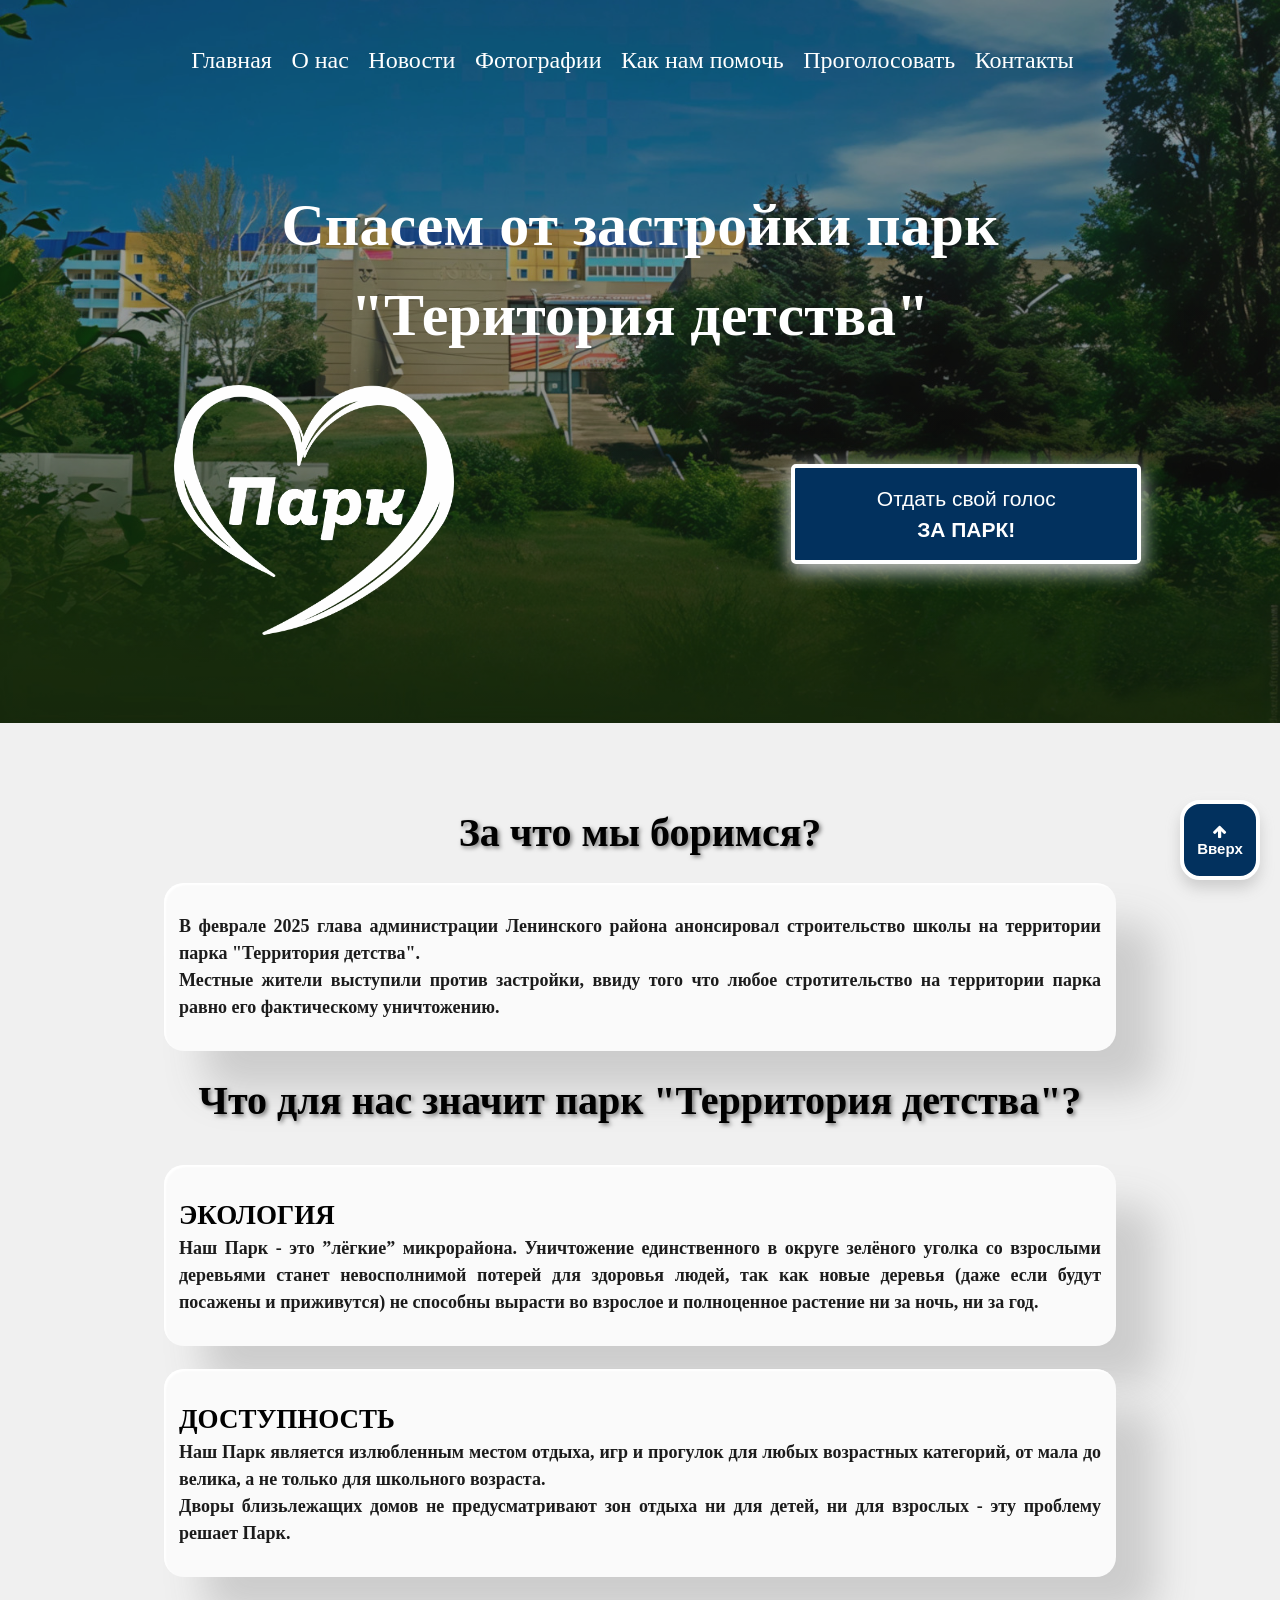
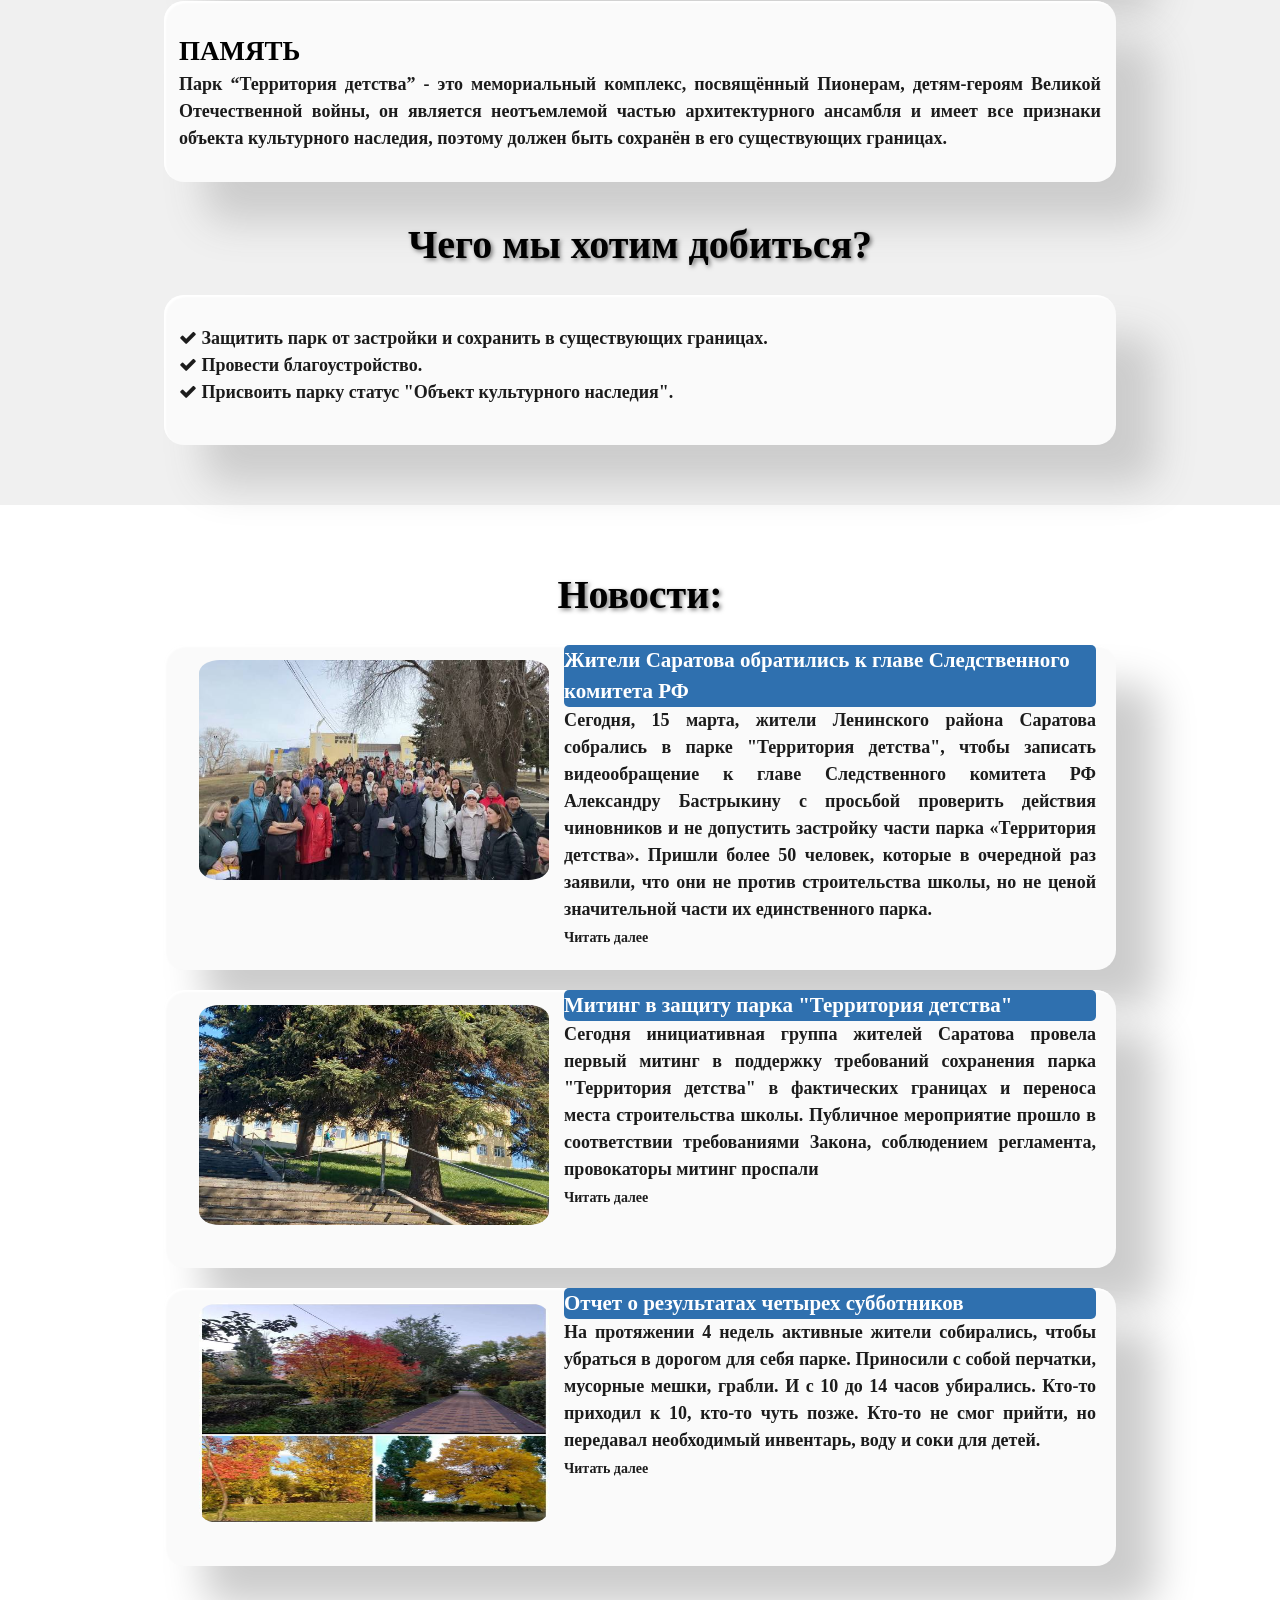
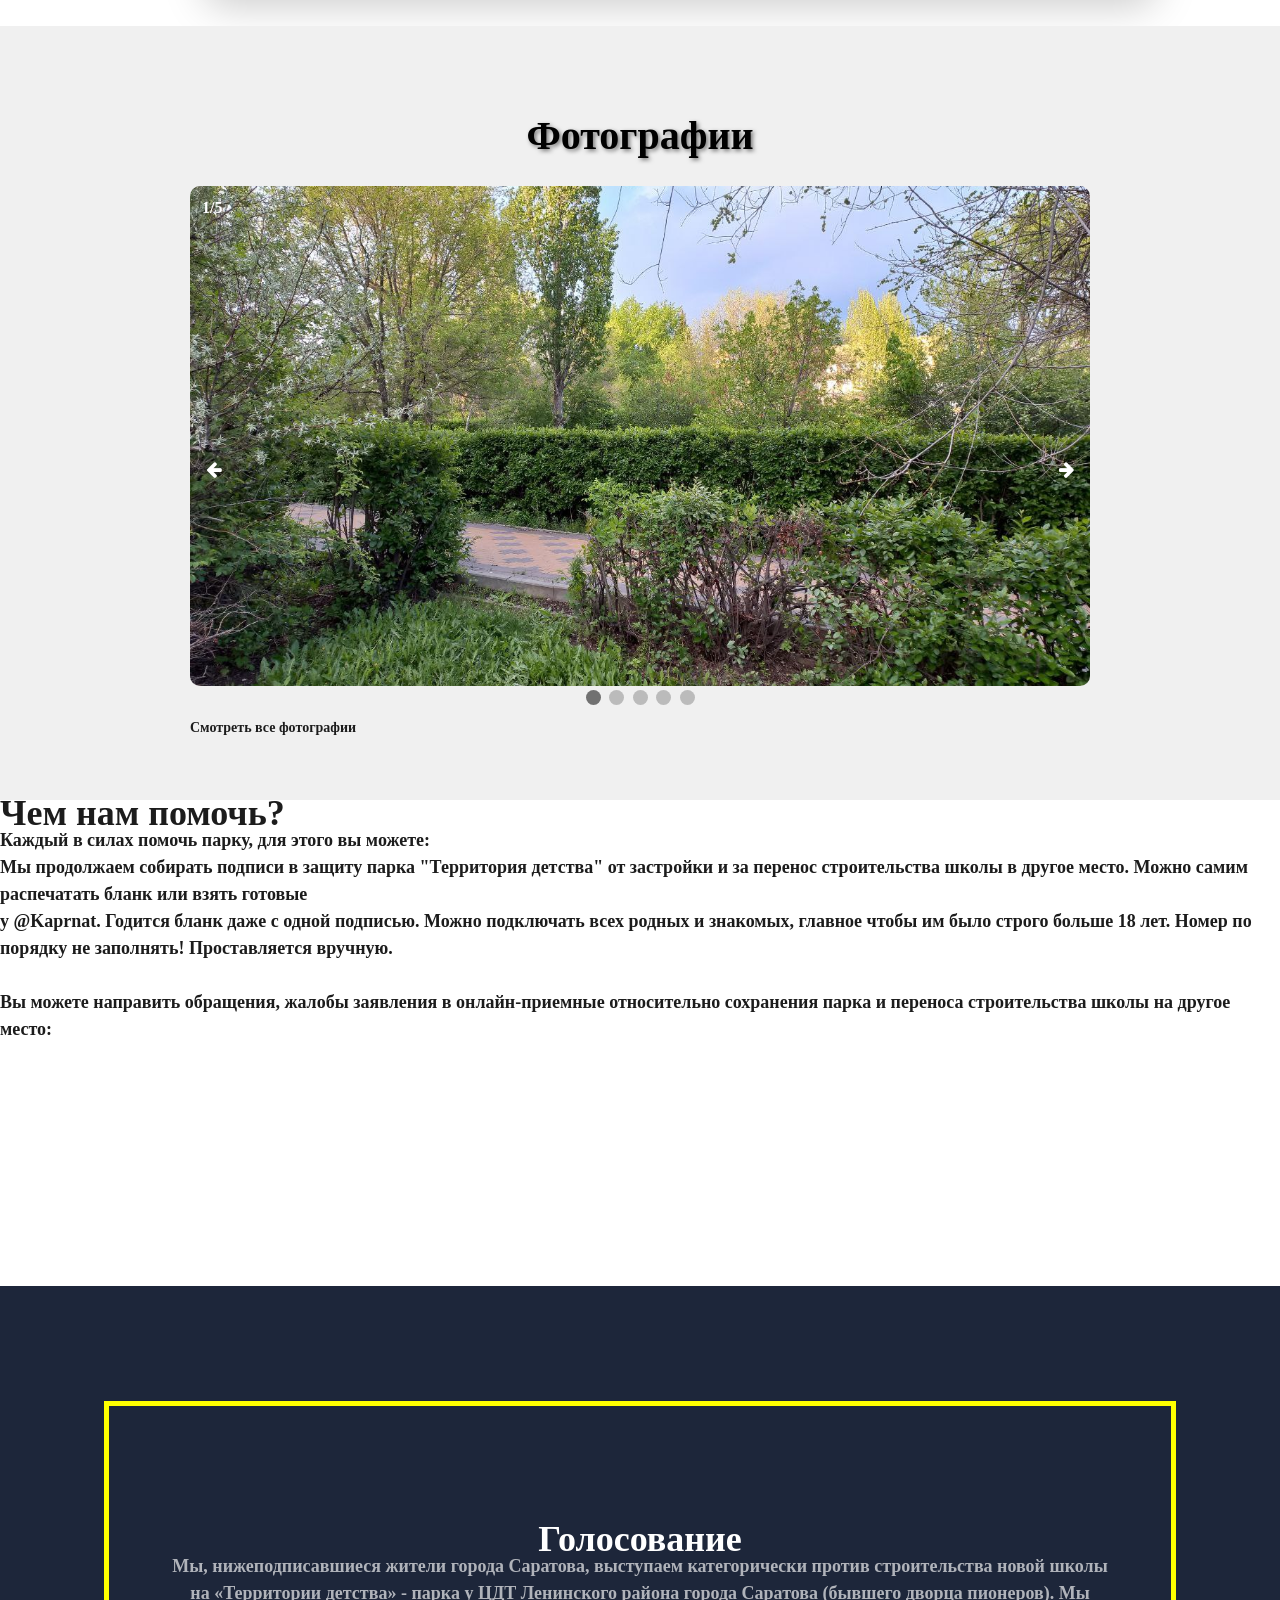
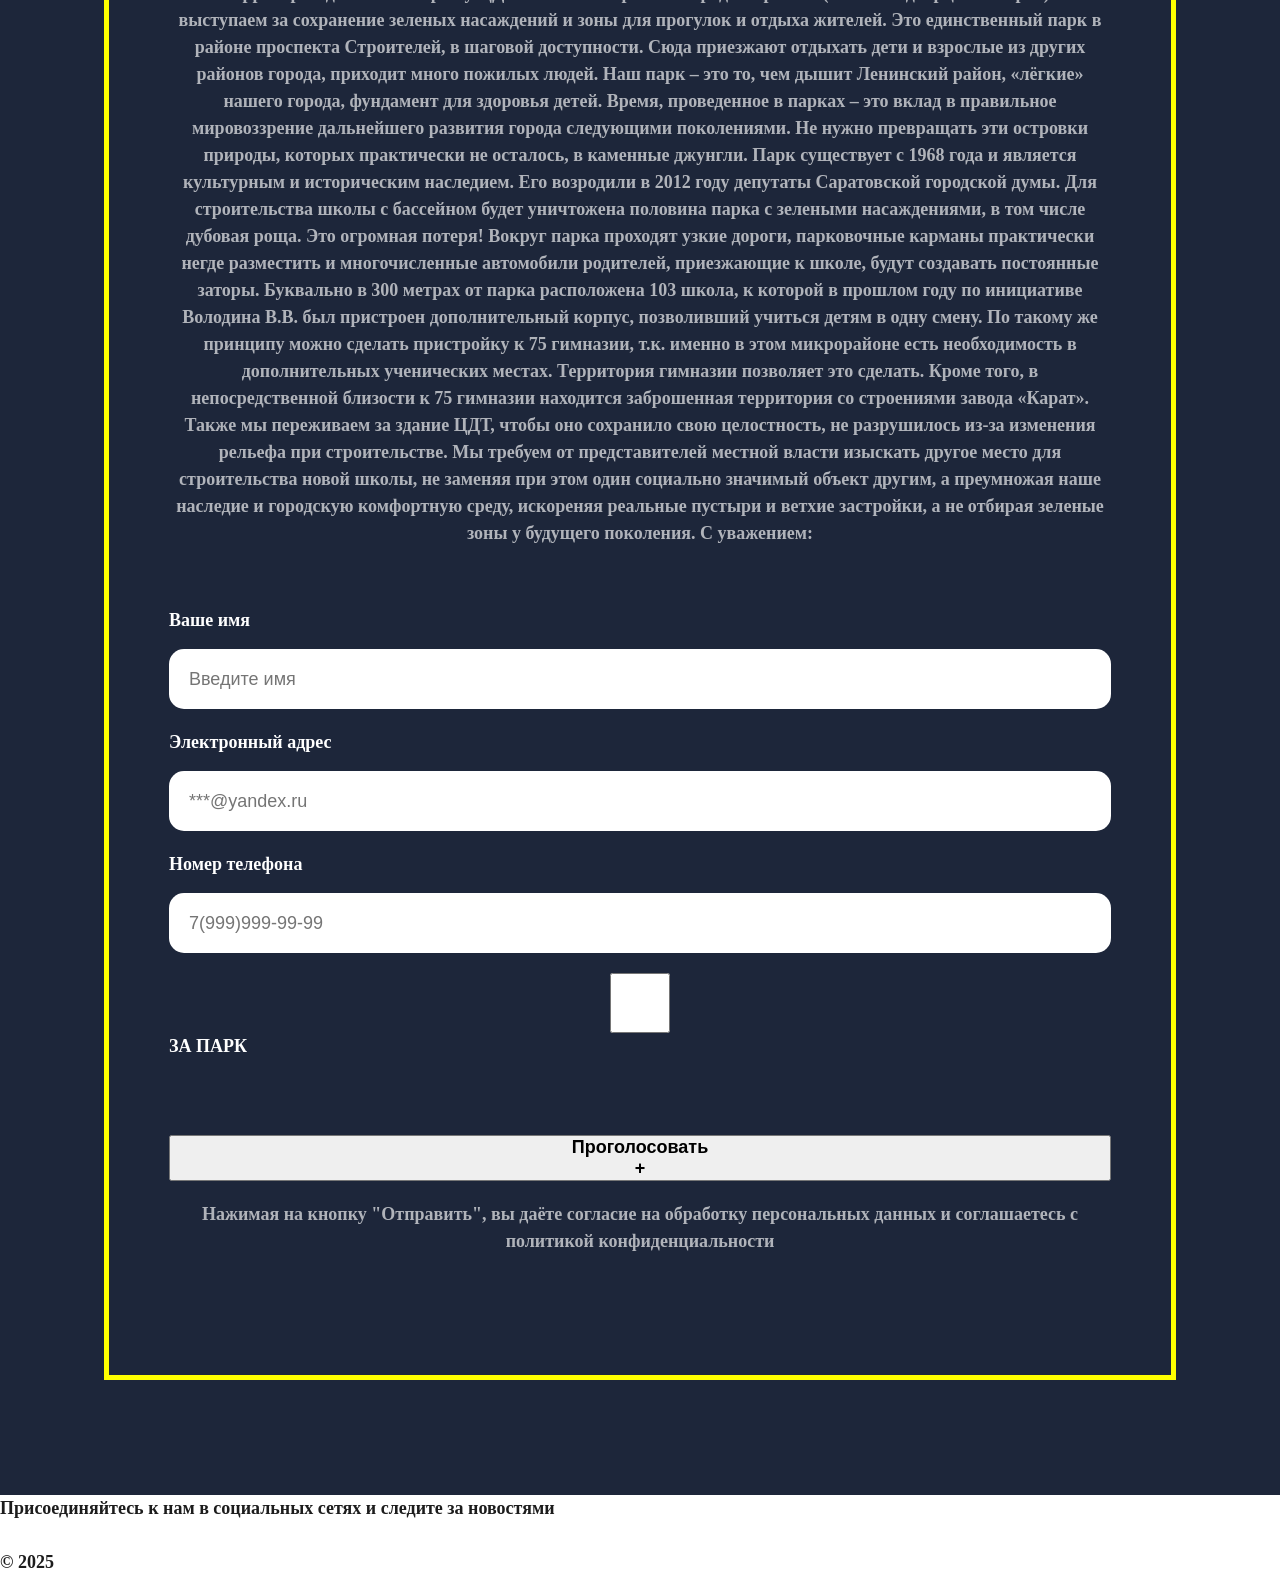
==== commit 30f6c800: "Сделала разделы на главной, включая галерею" ====
--- a/index.html
+++ b/index.html
@@ -7,6 +7,10 @@
     <meta name="viewport" content="width=device-width, initial-scale=1">
     <link rel="stylesheet" href="main.css">
     <link rel="stylesheet" href="font-awesome/css/font-awesome.min.css">
+    <link rel="preconnect" href="https://fonts.googleapis.com">
+    <link rel="preconnect" href="https://fonts.gstatic.com" crossorigin>
+    <link href="https://fonts.googleapis.com/css2?family=Montserrat:ital,wght@0,100..900;1,100..900&display=swap"
+        rel="stylesheet">
 </head>
 
 <body>
@@ -15,174 +19,194 @@
     <!--Шапка сайта-->
     <div class="wrapper">
         <header class="main-header">
-            <div class="header-top">
-                <div><span>#ПаркТерриторияДетства</span></div>
-                <nav class="main-menu">
-                    <ul>
-                        <li><a href="#">Главная</a></li>
-                        <li><a href="#">О нас</a></li>
-                        <li><a href="#">Проголосовать</a></li>
-                        <li><a href="#">Фотографии</i></a></li>
-                        <li><a href="#">Новости</a></li>
-                        <li><a href="#">Документы</a></li>
-                        <li><a href="#">Контакты</a></li>
-                    </ul>
-                </nav>
-                <div>
-                    <a class="social-icon-vk" href="https://vk.com/park_territoria_detstva" target="blank">
-                        <i class="fa fa-vk" aria-hidden="true"></i></a>
-                    <a class="social-icon-tg" href="https://t.me/Park_Territoria_detstva" target="blank">
-                        <i class="fa fa-telegram" aria-hidden="true"></i></a>
-                </div>
-            </div>
+            <nav class="main-menu">
+                <ul>
+                    <li><a href="#">Главная</a></li>
+                    <li><a href="#about">О нас</a></li>
+                    <li><a href="#news">Новости</a></li>
+                    <li><a href="#gallery">Фотографии</i></a></li>
+                    <li><a href="#help">Как нам помочь</a></li>
+                    <li><a href="#form">Проголосовать</a></li>
+                    <li><a href="#contacts">Контакты</a></li>
+                </ul>
+            </nav>
         </header>
         <main class="style_main">
             <!--Баннер-->
             <div class="features features__dark" style="--opacityCoverImage:60%">
                 <div class="image_banner">
                     <picture>
-                        <source media="(max-width: 767px)" srcset=""><!--Добавить разные размеры для мобилки-->
+                        <!-- <source media="(max-width: 767px)" srcset="">-->
                         <img src="images/banner.jpg" alt="подложка_шатт" class="banner">
                     </picture>
                 </div>
                 <!--Кнопка-лозунг-->
                 <div class="prew">
                     <div class="prew-text">
-                        <h1>Спасем от застройки <br>Парк "Територия детства"</h1>
+                        <h1>Спасем от застройки парк <br>"Територия детства"</h1>
                     </div>
                     <div class="logo">
                         <img src="images/logo.png" height="250px" width="280px">
                     </div>
-                    <div>
-                        <a href="#form"><button class="btn">
-                                <span>Отдать свой голос <br>ЗА ПАРК!</span>
+                    <div class="btn-border">
+                        <a href="#form"><button class="btn button">
+                                <span>Отдать свой голос <br><strong>ЗА ПАРК!</strong></span>
+                                <span class="flare"></span>
                             </button></a>
                     </div>
                 </div>
             </div>
             <!--о нас-->
-            <div class="about">
-                <div class="about-style">
-                    <h3>Суть проблемы</h3>
-                    <p>В ферале 2025 глава администрации Ленинского района анонсировал
-                        строительство школы на территории парка "Территория детства".
-                        Местные жители выступили против застройки, ввиду того что любое стротительство
-                        на территории парка равно его фактическому уничтожению.</p>
-                    <h3>Что для нас значит парк "Территория детства"?</h3>
-                    <h4>ЭКОЛОГИЯ</h4>
-                    <p>Наш Парк - это ”лёгкие” микрорайона. Уничтожение единственного в округе зелёного уголка со
-                        взрослыми деревьями станет невосполнимой потерей для здоровья людей, так как новые деревья
-                        (дажеесли будут посажены и приживутся) не способны вырасти во взрослое и полноценное
-                        растение ни
-                        за ночь, ни за год.</p>
-                    <h4>ДОСТУПНОСТЬ</h4>
-                    <p>Наш Парк является излюбленным местом отдыха, игр и прогулок для любых возрастных категорий,
-                        от мала до велика, а не только для школьного возраста. Дворы близьлежащих домов не
-                        предусматривают зон отдыха ни для детей, ни для взрослых - эту проблему решает Парк.</p>
-                    <h4>ПАМЯТЬ</h4>
-                    <p>Парк “Территория детства” - это мемориальный комплекс, посвящённый Пионерам, детям-героям
-                        Великой Отечественной войны, он является неотъемлемой частью архитектурного ансамбля и имеет
-                        все признаки объекта культурного наследия, поэтому должен быть сохранён в его существующих
-                        границах.</p>
-                    <h4>Чего мы хотим добиться?</h4>
-                    <p>Защитить парк от застройки и сохранить его в существующих границах.</p>
-                    <p>Провести благоустройство.</p>
-                    <p>Присвоить парку статус "Оъект культурного наследия".</p>
-                    <p>Парк "Территория детства", наряду с “Журавлями” может стать ещё одной жемчужиной Саратова,
-                        местом
-                        Памяти и туристическим объектом.
-                    </p>
-                    <p>В твоих силах этому помочь!</p>
+            <div class="about" id="about">
+                <div class="about-container">
+                    <h2>За что мы боримся?</h2>
+                    <div class="about__card card__title">
+                        <p>В феврале 2025 глава администрации Ленинского района анонсировал
+                            строительство школы на территории парка "Территория детства".</p>
+                        <p>Местные жители выступили против застройки, ввиду того что любое
+                            стротительство на территории парка равно его фактическому уничтожению.</p>
+                        </p>
+                    </div>
+                    <h2>Что для нас значит парк "Территория детства"?</h2>
+
+                    <div class="about-cards">
+                        <div class="about__card card__grid">
+                            <h3>ЭКОЛОГИЯ</h3>
+                            <p>Наш Парк - это ”лёгкие” микрорайона. Уничтожение единственного в округе зелёного уголка
+                                со взрослыми деревьями станет невосполнимой потерей для здоровья людей, так как новые
+                                деревья (даже если будут посажены и приживутся) не способны вырасти во взрослое и
+                                полноценное
+                                растение ни за ночь, ни за год.</p>
+                        </div>
+
+                        <div class="about__card card__grid">
+                            <h3>ДОСТУПНОСТЬ</h3>
+                            <p>Наш Парк является излюбленным местом отдыха, игр и прогулок для любых возрастных
+                                категорий, от мала до велика, а не только для школьного возраста.</p>
+                            <p>Дворы близьлежащих домов не
+                                предусматривают зон отдыха ни для детей, ни для взрослых - эту проблему решает Парк.</p>
+                        </div>
+
+                        <div class="about__card card__grid">
+                            <h3>ПАМЯТЬ</h3>
+                            <p>Парк “Территория детства” - это мемориальный комплекс, посвящённый Пионерам, детям-героям
+                                Великой Отечественной войны, он является неотъемлемой частью архитектурного ансамбля и
+                                имеет
+                                все признаки объекта культурного наследия, поэтому должен быть сохранён в его
+                                существующих
+                                границах.</p>
+                        </div>
+                    </div>
+                    <h2>Чего мы хотим добиться?</h2>
+                    <div class="about__card card__title">
+                        <p><i class="fa fa-check" aria-hidden="true"></i> Защитить парк от застройки и сохранить в
+                            существующих границах.</p>
+                        <p><i class="fa fa-check" aria-hidden="true"></i> Провести благоустройство.</p>
+                        <p><i class="fa fa-check" aria-hidden="true"></i> Присвоить парку статус "Объект культурного
+                            наследия".</p>
+                    </div>
                 </div>
             </div>
             <!--Новости-->
             <div class="news" id="news">
-                <div class="cards-news">
-                    <h1>Новости:</h1>
-                    <div class="card-news">
-                        <div class="photo_news-2"><img src="images/news/news_1.jpg" class="photo_news"></div>
-                        <div class="text-news">
-                            <h3>Жители Ленинского района Саратова записали видеообращение к главе Следственного
-                                комитета РФ</h3>
-                            <p>Сегодня, 15 марта, жители Ленинского района Саратова собрались в парке "Территория
-                                детства", чтобы записать
-                                видеообращение к главе Следственного комитета РФ Александру Бастрыкину с просьбой
-                                проверить действия чиновников
-                                и не допустить застройку части парка «Территория детства». Пришли более 50 человек,
-                                которые в очередной раз
-                                заявили, что они не против строительства школы, но не ценой значительной части их
-                                единственного парка.</p>
-                            <a href="#" class="next__news">Читать далее</a>
-                        </div>
-                    </div>
-                    <div class="card-news">
-                        <div class="photo_news-2"><img src="images/news/news_2.jpg" class="photo_news"></div>
-                        <div class="text-news">
-                            <h3>Митинг в защиту парка "Территория детства"</h3>
-                            <p>Сегодня инициативная группа жителей Саратова провела первый митинг в поддержку
-                                требований сохранения парка "Территория детства" в фактических границах и переноса
-                                места
-                                строительства школы. Публичное мероприятие прошло в соответствии требованиями
-                                Закона,
-                                соблюдением регламента, провокаторы митинг проспали</p>
-                            <a href="#" class="next__news">Читать далее</a>
-                        </div>
-                    </div>
-                    <div class="card-news">
-                        <div class="photo_news-2"><img src="images/news/news_3.jpg" class="photo_news"></div>
-                        <div class="text-news">
-                            <h3>Отчет о результатах четырех субботников</h3>
-                            <p>На протяжении 4 недель активные жители собирались, чтобы убраться в дорогом для себя
-                                парке.
-                                Приносили с собой перчатки, мусорные мешки, грабли. И с 10 до 14 часов убирались.
-                                Кто-то
-                                приходил к 10,
-                                кто-то чуть позже. Кто-то не смог прийти, но передавал необходимый инвентарь, воду и
-                                соки для детей.</p>
-                            <a href="#" class="next__news">Читать далее</a>
+                <div class="news__container">
+                    <a href="news.html">
+                        <h2>Новости:</h2>
+                    </a>
+                    <div class="cards-news">
+                        <div class="card__news">
+                            <div class="photo_news-2"><img src="images/news/news_1.jpg" class="photo_news"></div>
+                            <div class="text-news">
+                                <h3><a href="#">Жители Саратова обратились к главе
+                                        Следственного комитета РФ</h3></a>
+                                <p>Сегодня, 15 марта, жители Ленинского района Саратова собрались в
+                                    парке "Территория
+                                    детства", чтобы записать
+                                    видеообращение к главе Следственного комитета РФ Александру
+                                    Бастрыкину с просьбой
+                                    проверить действия чиновников
+                                    и не допустить застройку части парка «Территория детства». Пришли
+                                    более 50 человек,
+                                    которые в очередной раз
+                                    заявили, что они не против строительства школы, но не ценой
+                                    значительной части их
+                                    единственного парка.</p>
+                                <a href="#" class="next__news">Читать далее</a>
+                            </div>
+                        </div>
+                        <div class="card__news">
+                            <div class="photo_news-2"><img src="images/news/news_2.jpg" class="photo_news"></div>
+                            <div class="text-news">
+                                <h3><a href="#">Митинг в защиту парка "Территория детства"</a></h3>
+                                <p>Сегодня инициативная группа жителей Саратова провела первый митинг в поддержку
+                                    требований сохранения парка "Территория детства" в фактических
+                                    границах и переноса места строительства школы. Публичное мероприятие прошло в
+                                    соответствии
+                                    требованиями Закона, соблюдением регламента, провокаторы митинг проспали</p>
+                                <a href="#" class="next__news">Читать далее</a>
+                            </div>
+                        </div>
+                        <div class="card__news">
+                            <div class="photo_news-2"><img src="images/news/news_3.jpg" class="photo_news"></div>
+                            <div class="text-news">
+                                <h3><a href="#">Отчет о результатах четырех субботников</a></h3>
+                                <p>На протяжении 4 недель активные жители собирались, чтобы убраться в
+                                    дорогом для себя
+                                    парке.
+                                    Приносили с собой перчатки, мусорные мешки, грабли. И с 10 до 14
+                                    часов убирались.
+                                    Кто-то
+                                    приходил к 10,
+                                    кто-то чуть позже. Кто-то не смог прийти, но передавал необходимый
+                                    инвентарь, воду и
+                                    соки для детей.</p>
+                                <a href="#" class="next__news">Читать далее</a>
+                            </div>
                         </div>
                     </div>
                 </div>
             </div>
             <!--Галерея-->
-            <div class="gallery">
-                <div class="wrapper-slide">
-                    <h1>Фотографии</h1>
-                    <div class="mySlides fade">
-                        <div class="number__text" style="width:100%">1/5</div>
-                        <div class="photo"><img src="images/photo_1.jpg" alt="" class="gallery__photo"></div>
-                    </div>
-
-                    <div class="mySlides fade">
-                        <div class="number__text" style="width:100%">2/5</div>
-                        <div class="photo"><img src="images/photo_2.jpg" alt="" class="gallery__photo"></div>
-                    </div>
-
-                    <div class="mySlides fade">
-                        <div class="number__text" style="width:100%">3/5</div>
-                        <div class="photo"><img src="images/photo_3.jpg" alt="" class="gallery__photo"></div>
-                    </div>
-
-                    <div class="mySlides fade">
-                        <div class="number__text" style="width:100%">4/5</div>
-                        <div class="photo"><img src="images/photo_4.jpg" alt="" class="gallery__photo"></div>
-                    </div>
-
-                    <div class="mySlides fade">
-                        <div class="number__text" style="width:100%">5/5</div>
-                        <div class="photo"><img src="images/photo_5.jpg" alt="" class="gallery__photo"></div>
-                    </div>
-                    <a class="prev" onclick="plusSlides(-1)"><i class="fa fa-arrow-left" aria-hidden="true"></i></a>
-                    <a class="next" onclick="plusSlides(1)"><i class="fa fa-arrow-right" aria-hidden="true"></i></a>
-
-                    <div style="text-align:center">
-                        <span class="dot" onclick="currentSlide(1)"></span>
-                        <span class="dot" onclick="currentSlide(2)"></span>
-                        <span class="dot" onclick="currentSlide(3)"></span>
-                        <span class="dot" onclick="currentSlide(4)"></span>
-                        <span class="dot" onclick="currentSlide(5)"></span>
-                    </div>
-                    <a href="#" class="next__photo">Смотреть все</a>
+            <div class="gallery" id="gallery">
+                <div class="gallery-container">
+                    <a href="gallery.html"><h2>Фотографии</h2></a>
+                    <div class="wrapper-slide">
+                        <div class="mySlides fade">
+                            <div class="number__text" style="width:100%">1/5</div>
+                            <div class="photo"><img src="images/mini-gallery/photo_1.jpg" alt="" class="gallery__photo"></div>
+                        </div>
+
+                        <div class="mySlides fade">
+                            <div class="number__text" style="width:100%">2/5</div>
+                            <div class="photo"><img src="images/mini-gallery/photo_2.jpg" alt="" class="gallery__photo"></div>
+                        </div>
+
+                        <div class="mySlides fade">
+                            <div class="number__text" style="width:100%">3/5</div>
+                            <div class="photo"><img src="images/mini-gallery/photo_3.jpg" alt="" class="gallery__photo"></div>
+                        </div>
+
+                        <div class="mySlides fade">
+                            <div class="number__text" style="width:100%">4/5</div>
+                            <div class="photo"><img src="images/mini-gallery/photo_4.jpg" alt="" class="gallery__photo"></div>
+                        </div>
+
+                        <div class="mySlides fade">
+                            <div class="number__text" style="width:100%">5/5</div>
+                            <div class="photo"><img src="images/mini-gallery/photo_5.jpg" alt="" class="gallery__photo"></div>
+                        </div>
+                        <a class="prev" onclick="plusSlides(-1)"><i class="fa fa-arrow-left" aria-hidden="true"></i></a>
+                        <a class="next" onclick="plusSlides(1)"><i class="fa fa-arrow-right" aria-hidden="true"></i></a>
+
+                        <div style="text-align:center">
+                            <span class="dot" onclick="currentSlide(1)"></span>
+                            <span class="dot" onclick="currentSlide(2)"></span>
+                            <span class="dot" onclick="currentSlide(3)"></span>
+                            <span class="dot" onclick="currentSlide(4)"></span>
+                            <span class="dot" onclick="currentSlide(5)"></span>
+                        </div>
+                        <a class="next__inner" href="gallery.html" class="next__photo">Смотреть все фотографии</a>
+                    </div>
                 </div>
             </div>
             <!--Окошко VK-->
@@ -196,21 +220,26 @@
                 </script>
             </div>
             <!--Помощь-->
-            <div class="help">
+            <div class="help" id="help">
                 <div class="help-document">
                     <h1>Чем нам помочь?</h1>
                     <p>Каждый в силах помочь парку, для этого вы можете:</p>
                     <div class="blank">
-                        <p>Мы продолжаем собирать подписи в защиту парка "Территория детства" от застройки и за
-                            перенос строительства школы в другое место. Можно самим распечатать бланк или взять
+                        <p>Мы продолжаем собирать подписи в защиту парка "Территория детства" от
+                            застройки и за
+                            перенос строительства школы в другое место. Можно самим распечатать
+                            бланк или взять
                             готовые<br>
-                            у @Kaprnat. Годится бланк даже с одной подписью. Можно подключать всех родных и знакомых,
+                            у @Kaprnat. Годится бланк даже с одной подписью. Можно подключать всех
+                            родных и
+                            знакомых,
                             главное чтобы им было <b>строго больше 18 лет.</b>
                             Номер по порядку не заполнять! Проставляется вручную.</p>
                         <a href="blank_podpisi.pdf">Бланк подписи<i class="fa fa-file-pdf-o" aria-hidden="true"></i></a>
                     </div>
                     <div class="letter">
-                        <p>Вы можете направить обращения, жалобы заявления в онлайн-приемные относительно
+                        <p>Вы можете направить обращения, жалобы заявления в онлайн-приемные
+                            относительно
                             сохранения парка и переноса строительства школы на другое место:</p>
                         <a href="http://www.letters.kremlin.ru/">Администрация президента<i class="fa fa-envelope-o"
                                 aria-hidden="true"></i></a><br>
@@ -220,8 +249,8 @@
                                 aria-hidden="true"></i></a><br>
                         <a href="http://council.gov.ru/structure/members/">Совет Федерации<i class="fa fa-envelope-o"
                                 aria-hidden="true"></i></a><br>
-                        <a href="https://epp.genproc.gov.ru/web/gprf/internet-reception">Генеральная прокуратура<i
-                                class="fa fa-envelope-o" aria-hidden="true"></i></a><br>
+                        <a href="https://epp.genproc.gov.ru/web/gprf/internet-reception">Генеральная
+                            прокуратура<i class="fa fa-envelope-o" aria-hidden="true"></i></a><br>
                         <a href="http://www.fsb.ru/fsb/webreception.htm">ФСБ<i class="fa fa-envelope-o"
                                 aria-hidden="true"></i></a><br>
                         <a href="https://vk.com/priemnaya_bastrikina">Приемная А.И.Бастрыкина<i class="fa fa-envelope-o"
@@ -229,74 +258,104 @@
                         <a href="https://social.saratov.gov.ru/services/internet_consulting/elektronnaya_priemnaya/">Министерство
                             труда и соц.защиты Саратовской области<i class="fa fa-envelope-o"
                                 aria-hidden="true"></i></a><br>
-                        <a href="https://t.me/Antonov64">Канал Председателя Саратовской областной думы А.В.Антонова<i
-                                class="fa fa-envelope-o" aria-hidden="true"></i></a><br>
-                    </div>
+                        <a href="https://t.me/Antonov64">Канал Председателя Саратовской областной
+                            думы
+                            А.В.Антонова<i class="fa fa-envelope-o" aria-hidden="true"></i></a><br>
+                    </div>
+                </div>
+            </div>
+
+            <!--Форма для голосования-->
+            <div class="form" id="form" id="contacts">
+                <div class="form__container">
+                    <h1>Голосование</h1>
+                    <p>Мы, нижеподписавшиеся жители города Саратова, выступаем категорически против
+                        строительства
+                        новой
+                        школы на «Территории детства» - парка у ЦДТ Ленинского
+                        района города Саратова (бывшего дворца пионеров). Мы выступаем за сохранение
+                        зеленых
+                        насаждений
+                        и
+                        зоны для прогулок и отдыха жителей. Это единственный парк в районе
+                        проспекта Строителей, в шаговой доступности. Сюда приезжают отдыхать дети и
+                        взрослые из
+                        других
+                        районов города, приходит много пожилых людей. Наш парк – это то, чем
+                        дышит Ленинский район, «лёгкие» нашего города, фундамент для здоровья детей.
+                        Время,
+                        проведенное
+                        в
+                        парках – это вклад в правильное мировоззрение дальнейшего развития
+                        города следующими поколениями. Не нужно превращать эти островки природы,
+                        которых практически
+                        не
+                        осталось, в каменные джунгли. Парк существует с 1968 года и является
+                        культурным и историческим наследием. Его возродили в 2012 году депутаты
+                        Саратовской
+                        городской
+                        думы.
+                        Для строительства школы с бассейном будет уничтожена половина
+                        парка с зелеными насаждениями, в том числе дубовая роща. Это огромная
+                        потеря! Вокруг парка
+                        проходят
+                        узкие дороги, парковочные карманы практически негде разместить и
+                        многочисленные автомобили родителей, приезжающие к школе, будут создавать
+                        постоянные заторы.
+                        Буквально в 300 метрах от парка расположена 103 школа, к которой в
+                        прошлом году по инициативе Володина В.В. был пристроен дополнительный
+                        корпус, позволивший
+                        учиться
+                        детям в одну смену. По такому же принципу можно сделать
+                        пристройку к 75 гимназии, т.к. именно в этом микрорайоне есть необходимость
+                        в дополнительных
+                        ученических местах. Территория гимназии позволяет это сделать. Кроме того, в
+                        непосредственной близости к 75 гимназии находится заброшенная территория со
+                        строениями
+                        завода
+                        «Карат». Также мы переживаем за здание ЦДТ, чтобы оно сохранило свою
+                        целостность, не разрушилось из-за изменения рельефа при строительстве. Мы
+                        требуем от
+                        представителей
+                        местной власти изыскать другое место для строительства новой
+                        школы, не заменяя при этом один социально значимый объект другим, а
+                        преумножая наше наследие
+                        и
+                        городскую комфортную среду, искореняя реальные пустыри и ветхие
+                        застройки, а не отбирая зеленые зоны у будущего поколения. С уважением:</p>
+                    <form>
+                        <div class="form__group">
+                            <label for="name">Ваше имя</label>
+                            <input type="text" id="name" placeholder="Введите имя">
+                        </div>
+                        <div class="form__group">
+                            <label for="email">Электронный адрес</label>
+                            <input type="email" placeholder="***@yandex.ru" id="email">
+                        </div>
+                        <div class="form__group">
+                            <label for="phone">Номер телефона</label>
+                            <input type="tel" placeholder="7(999)999-99-99" id="phone">
+                        </div>
+                        <div class="form__group">
+                            <input type="checkbox" id="like" name="like" />
+                            <label for="lik">ЗА ПАРК</label>
+                        </div>
+                        <div class="form__group">
+                            <button class="form__submit" type="submit">Проголосовать
+                                <div class="like">
+                                    <span class="plus cursor">+</span>
+                                </div>
+                            </button>
+                        </div>
+                        <div>
+                            <p>Нажимая на кнопку "Отправить", вы даёте согласие на обработку
+                                персональных данных
+                                и соглашаетесь c политикой конфиденциальности</p>
+                        </div>
+                    </form>
                 </div>
             </div>
         </main>
-        <!--Форма для голосования-->
-        <div class="form" id="form" id="contacts">
-            <div class="form__container">
-                <h1>Голосование</h1>
-                <p>Мы, нижеподписавшиеся жители города Саратова, выступаем категорически против строительства новой
-                    школы на «Территории детства» - парка у ЦДТ Ленинского
-                    района города Саратова (бывшего дворца пионеров). Мы выступаем за сохранение зеленых насаждений и
-                    зоны для прогулок и отдыха жителей. Это единственный парк в районе
-                    проспекта Строителей, в шаговой доступности. Сюда приезжают отдыхать дети и взрослые из других
-                    районов города, приходит много пожилых людей. Наш парк – это то, чем
-                    дышит Ленинский район, «лёгкие» нашего города, фундамент для здоровья детей. Время, проведенное в
-                    парках – это вклад в правильное мировоззрение дальнейшего развития
-                    города следующими поколениями. Не нужно превращать эти островки природы, которых практически не
-                    осталось, в каменные джунгли. Парк существует с 1968 года и является
-                    культурным и историческим наследием. Его возродили в 2012 году депутаты Саратовской городской думы.
-                    Для строительства школы с бассейном будет уничтожена половина
-                    парка с зелеными насаждениями, в том числе дубовая роща. Это огромная потеря! Вокруг парка проходят
-                    узкие дороги, парковочные карманы практически негде разместить и
-                    многочисленные автомобили родителей, приезжающие к школе, будут создавать постоянные заторы.
-                    Буквально в 300 метрах от парка расположена 103 школа, к которой в
-                    прошлом году по инициативе Володина В.В. был пристроен дополнительный корпус, позволивший учиться
-                    детям в одну смену. По такому же принципу можно сделать
-                    пристройку к 75 гимназии, т.к. именно в этом микрорайоне есть необходимость в дополнительных
-                    ученических местах. Территория гимназии позволяет это сделать. Кроме того, в
-                    непосредственной близости к 75 гимназии находится заброшенная территория со строениями завода
-                    «Карат». Также мы переживаем за здание ЦДТ, чтобы оно сохранило свою
-                    целостность, не разрушилось из-за изменения рельефа при строительстве. Мы требуем от представителей
-                    местной власти изыскать другое место для строительства новой
-                    школы, не заменяя при этом один социально значимый объект другим, а преумножая наше наследие и
-                    городскую комфортную среду, искореняя реальные пустыри и ветхие
-                    застройки, а не отбирая зеленые зоны у будущего поколения. С уважением:</p>
-                <form>
-                    <div class="form__group">
-                        <label for="name">Ваше имя</label>
-                        <input type="text" id="name" placeholder="Введите имя">
-                    </div>
-                    <div class="form__group">
-                        <label for="email">Электронный адрес</label>
-                        <input type="email" placeholder="***@yandex.ru" id="email">
-                    </div>
-                    <div class="form__group">
-                        <label for="phone">Номер телефона</label>
-                        <input type="tel" placeholder="7(999)999-99-99" id="phone">
-                    </div>
-                    <div class="form__group">
-                        <input type="checkbox" id="like" name="like" />
-                        <label for="lik">ЗА ПАРК</label>
-                    </div>
-                    <div class="form__group">
-                        <button class="form__submit" type="submit">Проголосовать
-                            <div class="like">
-                                <span class="plus cursor">+</span>
-                            </div>
-                        </button>
-                    </div>
-                    <div>
-                        <p>Нажимая на кнопку "Отправить", вы даёте согласие на обработку персональных данных
-                            и соглашаетесь c политикой конфиденциальности</p>
-                    </div>
-                </form>
-            </div>
-        </div>
         <footer>
             <div class="footer" id="contacts">
                 <div class="social-sety">
--- a/main.css
+++ b/main.css
@@ -1,14 +1,24 @@
+html,
 body {
+    overflow-x: hidden;
+    /*убрали белую полосу при адаптации*/
+}
+
+body {
     width: 100%;
     height: 100%;
-    color: #1d1d1d;
     font-family: var(--font-base);
-}
-
-body {
     position: relative;
     text-size-adjust: none;
     /*отключает алгоритм инфляции браузера*/
+    font-size: 18px;
+    /*Оставлю здесь для наглядности*/
+    font-weight: 700;
+    /*Оставлю здесь для наглядности*/
+    color: #1c1c1c;
+    /*Оставлю здесь для наглядности*/
+    line-height: 27px;
+    /*Оставлю здесь для наглядности*/
 }
 
 *,
@@ -26,46 +36,47 @@
     min-height: 100vh;
 }
 
+a {
+    color: white;
+    text-decoration: none;
+    font-size: 16px;
+}
+
+/*переместить в другое место когда закончу*/
+
 /*шапка*/
 .main-header {
     position: absolute;
+    left: 0;
+    right: 0;
     top: 0;
-    left: 0;
     z-index: 5;
-    display: flex;
-    width: 100%;
-    /*background-color: grey;*/
-}
-
-.header-top {
-    display: flex;
-    align-items: center;
-    justify-content: space-evenly;
     margin: 0 auto;
     width: 100%;
     max-width: 1560px;
     height: 120px;
     padding: 14px 60px;
+    display: flex;
+    align-items: center;
+    justify-content: center;
 }
 
 /*меню*/
-
 .main-menu ul {
     margin: 0;
 }
 
 .main-menu li {
     display: inline-block;
-    font-weight: bold;
-    font-size: 18px;
-    line-height: 24px;
-    margin-right: 20px;
-    /*vertical-align: top;*/
+    margin-right: 15px;
 }
 
 .main-menu a {
     color: white;
     text-decoration: none;
+    font-weight: 400;
+    font-size: 24px;
+    line-height: 36px;
 }
 
 .main-menu a:hover {
@@ -77,26 +88,26 @@
     opacity: 0.3;
 }
 
+/*контейнер майн*/
 .style_main {
     position: relative;
     display: flex;
     flex: 1 1 auto;
+    /* элемент может расти и сжиматься равномерно с другими элементами*/
     flex-direction: column;
     background-color: transparent;
+    /*прозрачный фон*/
     background-repeat: no-repeat;
     background-position: top;
     background-size: 100%;
-
 }
 
 /*Баннер*/
-
 .features {
     position: relative;
     display: flex;
     flex-direction: column;
     min-height: 620px;
-
 }
 
 .features__dark:after,
@@ -124,43 +135,77 @@
     width: 100%;
     height: 100%;
     object-fit: cover;
+    /* полное заполнение родительского контента с сохранением пропорций*/
 }
 
 .prew {
     display: grid;
-    gap: 5px;
+    gap: 25px;
     grid-template-columns: repeat(2, 1fr);
-    justify-items: center;
-    /*flex-direction: column;
-    flex-grow: 1;*/
     z-index: 2;
     color: white;
     /*применить к тексту, кнопка тоже побелела*/
     max-width: 1560px;
     width: 100%;
     margin: 0 auto;
-    padding-top: 196px;
+    padding-top: 180px;
     padding-bottom: 80px;
-    /* background-color: aqua;*/
+
+}
+
+.prew-text {
+    grid-column: 1 / span 2;
+}
+
+.prew-text h1 {
+    font-size: 60px;
+    text-align: center;
+    line-height: 90px;
+}
+
+.logo {
+    text-align: center;
+}
+
+.btn-border {
+    margin: auto;
 }
 
 /*кнопка*/
 .btn {
     font-family: "Raleway", sans-serif;
     font-size: 15px;
-    color: black;
+    color: white;
     font-weight: bold;
-    background-color: white;
-    border: none;
-    border-radius: 15px;
+    background-color: #02315E;
+    border: 4px solid white;
+    border-radius: 5px;
     cursor: pointer;
     padding: 20px;
     transition: background-color, 0.3s, ease-in;
+    box-shadow: 0 8px 16px 0 rgba(0, 0, 0, 0.2), 0 6px 20px 0;
+}
+
+.button {
+    height: 100px;
+    width: 350px;
+    font-size: 21px;
+    line-height: 31px;
+    font-weight: 400;
+    padding: 15px 20px;
+    position: relative;
+    overflow-x: hidden;
 }
 
 .btn:hover {
-    background-color: #fcdd76;
-    box-shadow: 0 16px 36px rgba(246 152 12 / 20%);
+    background-color: #2F70AF;
+    box-shadow: 0 16px 36px rgba(125, 186, 243, 0.2);
+}
+
+.btn:active {
+    background-color: #2F70AF;
+    box-shadow: 0 16px 36px rgba(125, 186, 243, 0.2);
+    transform: translateY(4px);
 }
 
 .btn__up {
@@ -168,49 +213,172 @@
     bottom: 20px;
     right: 20px;
     z-index: 10;
+    height: 80px;
+    width: 80px;
+    padding: 5px;
+    border-radius: 20px;
+}
+
+.button .flare {
+    position: absolute;
+    top: 0;
+    height: 100%;
+    width: 45px;
+    transform: skew(-45deg);
+    /*наклон*/
+    animation: flareAnimation;
+    left: -150%;
+    background: linear-gradient(90deg, rgba(255, 255, 255, 0.1), rgba(255, 255, 255, 0.4));
+    animation: flareAnimation 3s infinite linear;
+    /* Время и тип анимации можно менять*/
+}
+
+@keyframes flareAnimation {
+    0% {
+        left: -150%;
+    }
+
+    100% {
+        left: 150%;
+    }
 }
 
 /*О нас*/
 .about {
     width: 100%;
-    background-color: #C0C0C0;
-}
-
-.about-style {
+    background-color: #f0f0f0;
+}
+
+.about-container {
     display: flex;
     flex-direction: column;
     width: 100%;
     max-width: 1072px;
     margin: 0 auto;
-    padding: 120px 60px;
+    padding: 60px 60px;
+}
+
+.about__card p {
+    font-weight: 700;
     font-size: 18px;
-    line-height: 29px;
-}
-
-.about-style p {
-    margin-bottom: 32px;
+    line-height: 27px;
+    color: #1c1c1c;
+    text-align: justify;
+}
+
+.about-container h2 {
+    font-weight: 900;
+    font-size: 40px;
+    line-height: 60px;
+    color: #010101;
+    text-align: center;
+    text-shadow: 2px 2px 4px rgba(0, 0, 0, 0.5);
+    padding-bottom: 20px;
+    padding-top: 20px;
+}
+
+.about__card {
+    border-radius: 20px;
+    width: 480px;
+    min-height: 150px;
+    background: #fafafa;
+    box-shadow: 40px 40px 40px #cccccc,
+        0 0 0 #ffffff,
+        0 0 0 #cccccc inset,
+        2px 2px 2px #ffffff inset;
+    transition: transform 0.7s;
+    padding: 30px 15px;
+}
+
+.about__card:hover {
+    transform: scale(1.3);
+}
+
+.card__title {
+    width: 100%;
+}
+
+.about__card h3 {
+    font-weight: 900;
+    font-size: 27px;
+    line-height: 40px;
+    color: #010101;
+}
+
+.about-cards {
+    display: grid;
+    grid-template-rows: 1fr 1fr 1fr;
+    gap: 10px;
+    justify-content: center;
+    align-items: center;
+}
+
+.card__grid {
+    width: 100%;
 }
 
 /*Новости*/
 .news {
     width: 100%;
-    background-color: #dde6be;
+}
+
+.news__container {
+    width: 100%;
+    max-width: 1072px;
+    margin: 0 auto;
+    padding: 40px 60px;
+    display: flex;
+    flex-direction: column;
+}
+
+.news__container h2 {
+    font-weight: 900;
+    font-size: 40px;
+    line-height: 60px;
+    color: #010101;
+    text-align: center;
+    text-shadow: 2px 2px 4px rgba(0, 0, 0, 0.5);
+    padding-bottom: 20px;
+    padding-top: 20px;
+}
+
+.card__news h3 {
+    background-color: #2F70AF;
+    border-radius: 5px;
+}
+
+.card__news h3 a {
+    font-weight: 900;
+    font-size: 21px;
+    line-height: 31px;
+    color: white;
+    text-align: center;
+}
+
+.card__news p {
+    font-weight: 700;
+    font-size: 18px;
+    line-height: 27px;
+    color: #1c1c1c;
+    text-align: justify;
 }
 
 .cards-news {
     display: flex;
+    flex-direction: column;
     justify-content: center;
-    flex-direction: column;
-    max-width: 1072px;
-    margin: 0 auto;
-    padding: 120px 60px;
-}
-
-.card-news {
+}
+
+.card__news {
     display: flex;
     flex-direction: row;
     padding: 20px;
     padding-top: 0;
+    border-radius: 20px;
+    min-height: 240px;
+    margin-bottom: 20px;
+    background: #fafafa;
+    box-shadow: 40px 40px 40px #cccccc, 0 0 0 #ffffff, 0 0 0 #cccccc inset, 2px 2px 2px #ffffff inset;
 }
 
 .photo_news {
@@ -225,39 +393,50 @@
 
 .next__news {
     text-decoration: none;
-    color: black;
+    color: #1c1c1c;
     font-weight: bold;
+    font-size: 14px;
+    line-height: 21px;
 }
 
 .next__news:hover {
-    background-color: #f6980c;
-    box-shadow: 0 16px 36px rgba(246 152 12 / 20%);
-}
-
-h1 {
-    font-weight: 700;
-    font-size: 52px;
-    line-height: 52px;
-    letter-spacing: -1.56px
-}
-
-.h3 {
-    font-weight: 500;
-    font-size: 46px;
-    line-height: 46px;
-    letter-spacing: -1.56px
-}
+    background-color: #2F70AF;
+    color: white;
+    box-shadow: 0 16px 36px rgba(125, 186, 243, 0.2);
+}
+
 
 /*Галерея*/
+.gallery {
+    width: 100%;
+    background-color: #f0f0f0;
+}
+
+.gallery-container {
+    display: flex;
+    flex-direction: column;
+    width: 100%;
+    max-width: 1072px;
+    margin: 0 auto;
+    padding: 60px 60px;
+}
+
+.gallery-container h2 {
+    font-weight: 900;
+    font-size: 40px;
+    line-height: 60px;
+    color: #010101;
+    text-align: center;
+    text-shadow: 2px 2px 4px rgba(0, 0, 0, 0.5);
+    padding-bottom: 20px;
+    padding-top: 20px;
+}
+
 .wrapper-slide {
     position: relative;
-    max-width: 1100px;
-    margin: auto;
-    padding-top: 60px;
-}
-
-.mySlide {
-    display: none;
+    /*max-width: 1100px;*/
+    margin: 0 auto;
+    /*padding-top: 60px; */
 }
 
 .gallery__photo {
@@ -268,10 +447,14 @@
     color: transparent;
 }
 
+.mySlide {
+    display: none;
+}
+
 .photo {
-    width: 1100px;
-    height: 600px;
-    margin: auto;
+    width: 900px;
+    height: 500px;
+    margin: 0 auto;
 }
 
 .prev,
@@ -299,9 +482,9 @@
     background-color: rgba(0, 0, 0, 0.8);
 }
 
-.numbertext {
-    color: #f2f2f2;
-    font-size: 12px;
+.number__text {
+    color: white;
+    font-size: 16px;
     padding: 8px 12px;
     position: absolute;
     top: 0;
@@ -350,7 +533,21 @@
     }
 }
 
-/*Окошко ВКонтакте*/
+.next__inner {
+    text-decoration: none;
+    color: #1c1c1c;
+    font-weight: bold;
+    font-size: 14px;
+    line-height: 21px;
+}
+.next__inner:hover {
+    background-color: #2F70AF;
+    color: white;
+    box-shadow: 0 16px 36px rgba(125, 186, 243, 0.2);
+}
+
+
+/*Окошко ВКонтакте
 .vkontakte {
     display: flex;
     justify-content: center;
@@ -377,6 +574,7 @@
     max-width: 1072px;
     margin: 0 auto;
     padding: 120px 60px;
+    border: 5px solid yellow;    /*ВРЕМЕННЫЙ*/
 }
 
 .form {
@@ -445,25 +643,59 @@
     flex-direction: row;
 }
 
-/*Медиазапросы*/
+/*Мобильная адаптация*/
+/*Хедер и меню*/
+
+@media(max-width: 1024px) {
+    .header-top {
+        max-width: 1000px;
+        height: 100px;
+    }
+}
+
+@media(max-width: 768px) {
+    /* отредактирую когда будет готов ревью*/
+
+    .main-menu ul {
+        display: flex;
+        flex-direction: column;
+    }
+}
+
+@media(max-width: 480px) {
+
+    /* отредактирую когда будет готов ревью*/
+    .main-menu ul {
+        display: flex;
+        flex-direction: column;
+    }
+}
+
 @media(max-width: 1919px) {
-    .header-top {
-        max-width: 1280px;
-        height: 100px;
-    }
-}
-
-@media(max-width: 1439px) {
-    .header-top {
-        max-width: 1200px;
-    }
-}
-
+    .image-banner {
+        min-height: 500px;
+    }
+}
+
+@media(max-width: 1279px) {
+    .image-banner {
+        min-height: 480px;
+    }
+}
+
+@media(max-width: 767px) {
+    .image-banner {
+        min-height: 400px;
+    }
+}
+
+
+/*
 @media(max-width: 1279px) {
     .header-top {
         max-width: 100%;
         padding-top: 10px;
-        /*height: 62px;*/
+        /*height: 62px;
     }
 }
 
@@ -474,12 +706,7 @@
     }
 }
 
-/*@media (max-width: 1100px) {
-    ul.main-menu li{ 
-        display: flex;
-        flex-direction: column; 
-    }
-  }*/
+
 
 @media(max-width: 1919px) {
     .image-banner {
